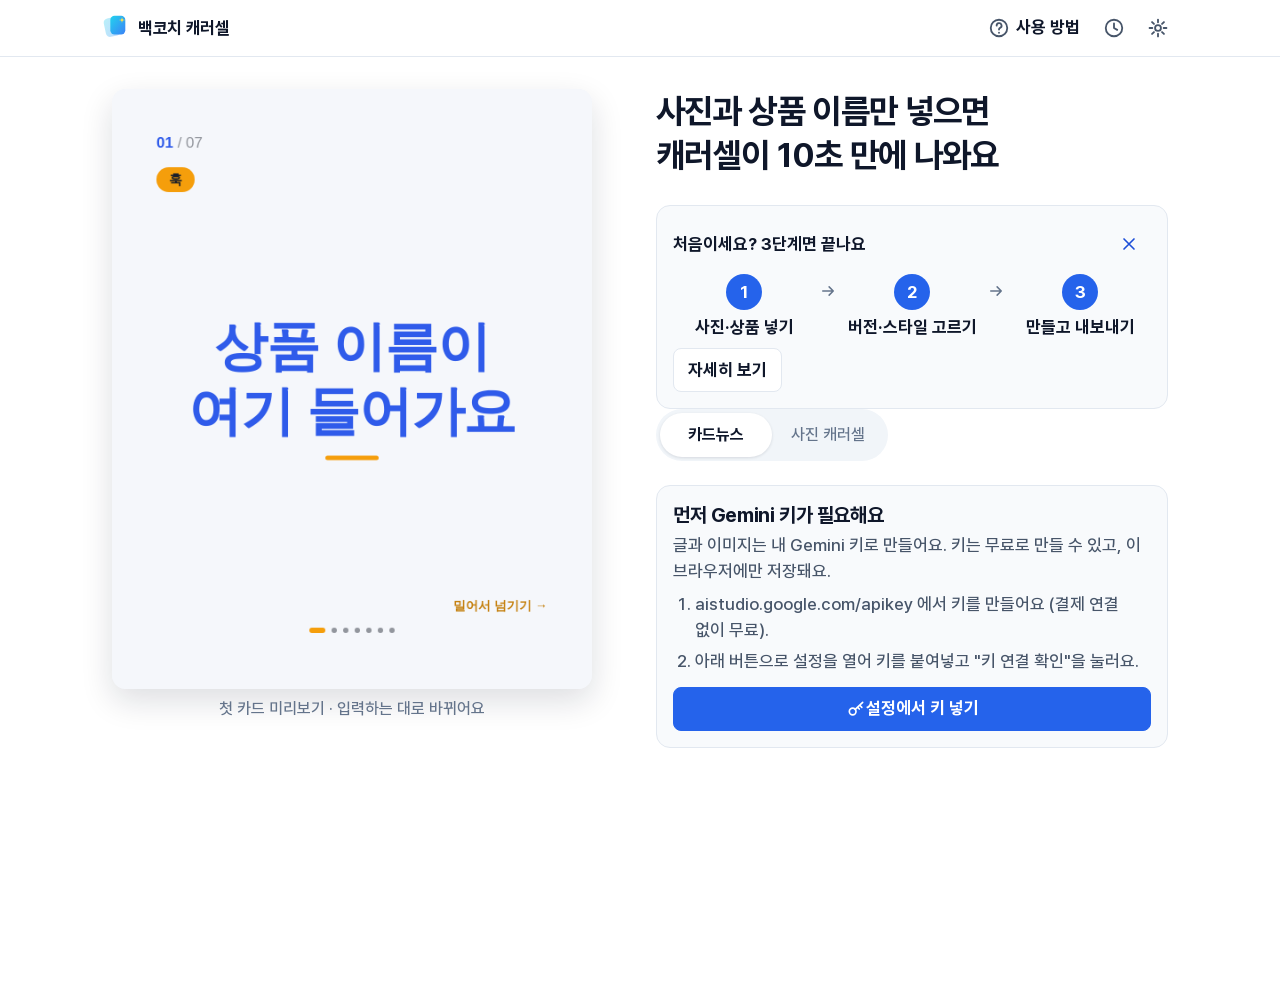
==== index.html @ f3930308 "웹 버전 배포 2026-10-28 11:47" ====
<!doctype html>
<html lang="ko">
<head>
  <meta charset="utf-8">
  <meta name="viewport" content="width=device-width, initial-scale=1">
  <title>백코치 캐러셀 메이커</title>
  <meta name="description" content="쿠팡 상품으로 인스타 캐러셀·캡션·쇼츠 대본을 만들어 주는 도구. 내 Gemini 키로 동작하고, 입력한 내용은 내 브라우저 밖으로 보내지 않아요.">
  <link rel="icon" type="image/png" href="icons/128.png">
  <link rel="stylesheet" href="sidepanel.css">
  <link rel="stylesheet" href="theme.css">
</head>
<body data-phase="loading">
  <header class="topbar" id="topbar">
    <h1 class="brand"><span id="brand-logo"></span><span class="brand-text">백코치 <span class="h1-sub">캐러셀</span></span></h1>
    <button type="button" id="status-chip" class="status-chip" hidden></button>
    <div class="topbar-actions">
      <button type="button" id="btn-guide" class="btn help-btn" aria-label="사용 방법" title="사용 방법" data-icon="help"><span class="help-label">사용 방법</span></button>
      <button type="button" id="btn-history" class="btn icon-btn" aria-label="지난 작업" title="지난 작업" data-icon="clock"></button>
      <button type="button" id="btn-settings" class="btn icon-btn" aria-label="설정" title="설정" data-icon="gear"></button>
    </div>
  </header>

  <div id="alerts" aria-live="assertive"></div>

  <main id="app">
    <div id="banner" hidden></div>
    <div id="hero"></div>
    <div id="modebar"></div>
    <div id="livepreview"></div>
    <div id="strip"></div>
    <div id="notices"></div>
    <div id="decision" hidden></div>
    <div id="stage"></div>
    <div id="phone" hidden></div>
    <section id="sheet" hidden aria-label="편집 도구">
      <div class="tabs" role="tablist" aria-label="편집 도구">
        <button type="button" role="tab" id="tabbtn-edit" aria-controls="tab-edit" aria-selected="true" data-tab="edit" data-icon="pen">카드 편집</button>
        <button type="button" role="tab" id="tabbtn-review" aria-controls="tab-review" aria-selected="false" data-tab="review" data-icon="search">근거·검수</button>
        <button type="button" role="tab" id="tabbtn-caption" aria-controls="tab-caption" aria-selected="false" data-tab="caption" data-icon="bubble">캡션·쇼츠</button>
      </div>
      <div id="tab-edit" role="tabpanel" aria-labelledby="tabbtn-edit"></div>
      <div id="tab-review" role="tabpanel" aria-labelledby="tabbtn-review" hidden></div>
      <div id="tab-caption" role="tabpanel" aria-labelledby="tabbtn-caption" hidden></div>
    </section>
  </main>

  <footer id="dock" class="dock" hidden>
    <div id="chat-log" class="chat-log" hidden aria-live="polite"></div>
    <form id="chat-form" class="chat-form" autocomplete="off">
      <input id="chat-input" class="input" type="text" placeholder="말로 고쳐요. 예: 3번 짧게, 베이지로" aria-label="말로 수정하기">
      <button type="button" id="chat-mic" class="btn btn-mic" aria-label="말로 입력(마이크)" aria-pressed="false" data-icon="mic" hidden><span class="lbl mic-lbl" hidden>듣는 중</span></button>
      <button type="submit" id="chat-send" class="btn btn-primary" aria-label="보내기" data-icon="send"><span class="lbl">보내기</span></button>
    </form>
    <button type="button" id="btn-export" class="btn btn-primary btn-block btn-export" >내보내기</button>
  </footer>

  <div id="overlay" class="overlay" hidden></div>
  <script src="chrome-shim.js"></script>
  <script type="module" src="background.js"></script>
  <script type="module" src="sidepanel.js"></script>
</body>
</html>
---- sidepanel.css ----
/* 사이드 패널 스타일 — 폭 360~420px 기준, 글자 16px 이상, 버튼 44px 이상, 흰 바탕 + 브랜드색 + 제품 추출색(--accent). 다크 UI 없음. */
@font-face { font-family: "Pretendard UI"; font-weight: 500; src: url("fonts/Pretendard-Medium-ui.woff2") format("woff2"); }
@font-face { font-family: "Pretendard UI"; font-weight: 700; src: url("fonts/Pretendard-Bold-ui.woff2") format("woff2"); }

:root {
  --brand: #2F5BEA; --brand-dark: #2447c0; --brand-soft: #eaf0ff;
  --accent: #2F5BEA;                 /* 제품 사진에서 뽑은 색(JS 가 바꿈). 글자색이 아니라 띠·막대에만 쓴다 */
  --ink: #1a1f2b; --muted: #566074; --line: #d5dbe8; --soft: #f4f6fb;
  --danger: #b42318; --danger-bg: #fff1f0; --warn: #8a5300; --warn-bg: #fff6e0; --ok: #12703a; --ok-bg: #eaf8ef;
}
* { box-sizing: border-box; }
html, body { margin: 0; background: #fff; color: var(--ink); font: 500 17px/1.5 "Pretendard UI", "Apple SD Gothic Neo", "Malgun Gothic", sans-serif; overflow-wrap: anywhere; word-break: keep-all; }
body.overlay-open { overflow: hidden; }
h1, h2, h3, p, ul, ol { margin: 0; }
h1 { font-size: 19px; line-height: 1.2; font-weight: 700; color: var(--brand); white-space: nowrap; }
h2 { font-size: 20px; line-height: 1.35; font-weight: 700; margin-bottom: 8px; }
h3 { font-size: 18px; line-height: 1.35; font-weight: 700; margin: 0 0 8px; }
button { font: inherit; color: inherit; }
button:focus-visible, input:focus-visible, textarea:focus-visible, summary:focus-visible, [tabindex]:focus-visible { outline: 3px solid #2F5BEA88; outline-offset: 2px; }
a { color: var(--brand-dark); }

.muted { color: var(--muted); }
.small { font-size: 16px; line-height: 1.45; }
.center { text-align: center; }
.grow { flex: 1 1 auto; }
.warn-text { color: var(--warn); font-weight: 700; }
.warn-line { color: var(--warn); font-weight: 700; margin: 6px 0; }
.ok-line { color: var(--ok); font-weight: 700; margin: 6px 0; }

/* 상단 줄 */
.topbar { position: sticky; top: 0; z-index: 20; display: flex; align-items: center; gap: 8px; min-height: 56px; padding: 6px 12px; background: #fff; border-bottom: 1px solid var(--line); }
.topbar-actions { display: flex; gap: 6px; margin-left: auto; }
.topbar .btn { white-space: nowrap; padding: 8px 10px; }
.status-chip { min-height: 44px; padding: 4px 10px; border-radius: 999px; border: 2px solid var(--ok); background: var(--ok-bg); color: var(--ok); font-weight: 700; cursor: pointer; white-space: nowrap; }
.status-chip[data-level="warn"] { border-color: #c77700; background: var(--warn-bg); color: var(--warn); }
.status-chip[hidden] { display: none; }

main { max-width: 480px; margin: 0 auto; padding: 12px 12px 20px; display: flex; flex-direction: column; gap: 12px; }
main > [hidden] { display: none; }
#alerts { padding: 0 12px; max-width: 504px; margin: 0 auto; }
#alerts:empty { display: none; }

/* 버튼 */
.btn { display: inline-flex; align-items: center; justify-content: center; min-height: 44px; min-width: 44px; padding: 8px 14px; border: 1.5px solid #aeb7cb; border-radius: 12px; background: #fff; font-weight: 700; line-height: 1.25; cursor: pointer; text-align: center; }
.btn:hover:not(:disabled) { background: var(--soft); }
.btn:disabled { opacity: .55; cursor: not-allowed; }
.btn-primary { background: var(--brand); border-color: var(--brand); color: #fff; }
.btn-primary:hover:not(:disabled) { background: var(--brand-dark); }
.btn-warn { background: var(--warn-bg); border-color: #c77700; color: var(--warn); }
.btn-quiet { border-color: transparent; background: transparent; color: var(--brand-dark); text-decoration: underline; }
.btn-big { min-height: 56px; font-size: 19px; }
.btn-block { display: flex; width: 100%; }
.btn-mic { flex: none; width: 44px; padding: 0; }
.btn-mic[aria-pressed="true"] { background: var(--danger-bg); border-color: var(--danger); width: auto; padding: 0 10px; }
.btn-row { display: flex; flex-wrap: wrap; gap: 8px; align-items: center; margin: 8px 0; }
.btn-row > .btn { flex: 1 1 auto; }

/* 카드(상자) */
.card { border: 1.5px solid var(--line); border-radius: 16px; padding: 14px; background: #fff; }
.notice-card { border-color: var(--brand); background: var(--brand-soft); }
.banner { border-color: #c77700; background: var(--warn-bg); }
.steps { padding-left: 22px; margin: 8px 0 12px; display: flex; flex-direction: column; gap: 6px; }
.group { padding: 14px 0; border-top: 1px solid var(--line); }
.group:first-child { border-top: 0; padding-top: 6px; }
.stack { display: flex; flex-direction: column; gap: 8px; margin: 8px 0; }

/* 상품 띠 */
.strip-row { display: flex; gap: 12px; align-items: center; }
.strip-text { flex: 1 1 auto; min-width: 0; }
.strip-title { font-weight: 700; display: -webkit-box; -webkit-line-clamp: 2; -webkit-box-orient: vertical; overflow: hidden; }
.strip-price { color: var(--brand-dark); font-weight: 700; }
.strip { border-top: 5px solid var(--accent); }
.strip-compact { display: flex; gap: 10px; align-items: center; padding: 8px 12px; }
.strip-compact .strip-title { -webkit-line-clamp: 1; }
.thumb { flex: none; border-radius: 10px; overflow: hidden; background: var(--soft); display: flex; align-items: center; justify-content: center; text-align: center; }
.thumb img { width: 100%; height: 100%; object-fit: cover; display: block; }
.thumb-empty { font-size: 16px; line-height: 1.2; color: var(--muted); padding: 2px; }

/* 입력 */
.input { display: block; width: 100%; min-height: 44px; padding: 10px 12px; border: 1.5px solid #aeb7cb; border-radius: 10px; font: 500 16px/1.5 "Pretendard UI", "Apple SD Gothic Neo", "Malgun Gothic", sans-serif; color: var(--ink); background: #fff; resize: vertical; }
textarea.input { min-height: 88px; }
.label { display: block; font-weight: 700; margin: 10px 0 4px; }
.label-row { display: flex; align-items: baseline; justify-content: space-between; gap: 8px; }
.label-row .label, .label-row h3 { margin: 10px 0 4px; }
.count { color: var(--muted); font-weight: 700; white-space: nowrap; }
.count.over { color: var(--danger); }
.form { display: flex; flex-direction: column; gap: 6px; }

/* 칩 */
.chips { display: flex; flex-wrap: wrap; gap: 8px; margin: 6px 0; }
.chip { display: inline-flex; align-items: center; gap: 6px; min-height: 44px; padding: 6px 14px; border: 1.5px solid #aeb7cb; border-radius: 999px; background: #fff; font-weight: 700; cursor: pointer; }
.chip[aria-pressed="true"] { background: var(--brand-soft); border-color: var(--brand); color: var(--brand-dark); }
.dot { width: 16px; height: 16px; border-radius: 50%; border: 3px solid #ccc; flex: none; }
.decide-row { display: grid; grid-template-columns: repeat(3, minmax(0, 1fr)); gap: 8px; }
.decide-chip { display: flex; flex-direction: column; align-items: flex-start; min-height: 60px; padding: 6px 10px; border: 1.5px solid var(--line); border-top: 4px solid var(--accent); border-radius: 12px; background: #fff; cursor: pointer; text-align: left; }
.decide-chip[aria-expanded="true"] { background: var(--brand-soft); border-color: var(--brand); }
.decide-chip:disabled { opacity: .7; cursor: default; }
.chip-k { color: var(--muted); font-size: 16px; line-height: 1.2; }
.chip-v { font-weight: 700; line-height: 1.25; overflow-wrap: anywhere; }
.picker { margin-top: 8px; padding: 10px; border-radius: 12px; background: var(--soft); }
.option { display: flex; flex-direction: column; align-items: flex-start; min-height: 44px; padding: 8px 12px; border: 1.5px solid #aeb7cb; border-radius: 12px; background: #fff; cursor: pointer; text-align: left; width: 100%; }
.option[aria-pressed="true"] { border-color: var(--brand); background: var(--brand-soft); }
.option-k { color: var(--muted); }
.option-v { font-weight: 700; }

/* 알림 */
.notices { list-style: none; padding: 0; display: flex; flex-direction: column; gap: 4px; }
.notices li { color: var(--muted); padding-left: 2px; }
.notices li.notice-mock { color: var(--warn); font-weight: 700; background: var(--warn-bg); padding: 6px 10px; border-radius: 8px; }
.error-box { scroll-margin-top: 64px; margin: 8px 0; padding: 10px 12px; border: 1.5px solid var(--danger); border-left-width: 6px; border-radius: 10px; background: var(--danger-bg); }
.error-head { display: flex; align-items: flex-start; justify-content: space-between; gap: 8px; }
.error-where { color: var(--muted); }
pre.raw { white-space: pre-wrap; overflow: auto; max-height: 180px; background: #fff; border: 1px solid var(--line); padding: 8px; border-radius: 8px; font: 500 16px/1.4 ui-monospace, Menlo, Consolas, monospace; }
.warn-box { margin: 8px 0; padding: 10px 12px; border: 1.5px solid #c77700; border-radius: 10px; background: var(--warn-bg); color: var(--ink); }
.ok-box { margin: 8px 0; padding: 10px 12px; border: 1.5px solid var(--ok); border-radius: 10px; background: var(--ok-bg); }
details { margin: 6px 0; }
summary { cursor: pointer; font-weight: 700; min-height: 44px; display: flex; align-items: center; }
details.plain { border: 1px solid var(--line); border-radius: 12px; padding: 0 12px; margin: 8px 0; }
details.plain[open] { padding-bottom: 10px; }

/* 진행 */
.progress { height: 12px; border-radius: 999px; background: var(--soft); overflow: hidden; border: 1px solid var(--line); margin: 8px 0; }
.progress-bar { height: 100%; background: var(--accent); border-radius: 999px; }
.progress-label { font-weight: 700; }

/* 폰 프레임 */
#phone { margin: 4px 0; }
body[data-streaming="1"] .bcpf-canvas { animation: card-in .3s ease-out both; }
@keyframes card-in { from { opacity: 0; transform: translateY(12px); } to { opacity: 1; transform: none; } }
@media (prefers-reduced-motion: reduce) { body[data-streaming="1"] .bcpf-canvas { animation: none; } }

/* 하단 시트 탭 */
#sheet { scroll-margin-top: 56px; }
#sheet.busy { opacity: .6; pointer-events: none; }
.tabs { position: sticky; top: 56px; z-index: 10; display: flex; gap: 4px; background: #fff; border-bottom: 2px solid var(--line); }
.tabs [role=tab] { flex: 1 1 0; min-width: 0; min-height: 48px; padding: 6px 4px; border: 0; border-bottom: 5px solid transparent; background: transparent; font-weight: 700; cursor: pointer; color: var(--muted); }
.tabs [role=tab][aria-selected="true"] { color: var(--brand-dark); border-bottom-color: var(--accent); }
[role=tabpanel] { padding: 12px 0 8px; }
[role=tabpanel][hidden] { display: none; }

/* 카드 편집 */
.card-nav { display: flex; align-items: center; gap: 8px; }
.card-nav-title { flex: 1 1 auto; text-align: center; display: flex; flex-direction: column; min-width: 0; line-height: 1.3; }
.thumbs { display: flex; flex-wrap: wrap; gap: 8px; margin: 8px 0; }
.thumb-btn { width: 64px; height: 64px; padding: 0; border: 3px solid transparent; border-radius: 12px; overflow: hidden; background: var(--soft); cursor: pointer; }
.thumb-btn[aria-pressed="true"] { border-color: var(--brand); }
.thumb-btn img { width: 100%; height: 100%; object-fit: cover; display: block; }
.ai-panel { padding: 10px; border-radius: 12px; background: var(--soft); margin: 8px 0; }
.variant-list { list-style: none; padding: 0; display: flex; flex-direction: column; gap: 10px; margin-top: 10px; }
.variant { border: 1.5px solid var(--line); border-radius: 12px; padding: 10px 12px; }
.variant-head { display: flex; align-items: center; gap: 8px; flex-wrap: wrap; }
.variant-title { font-weight: 700; margin-top: 4px; }
.variant-body { white-space: pre-wrap; margin-bottom: 8px; }
.covers { display: grid; grid-template-columns: repeat(3, minmax(0, 1fr)); gap: 8px; margin-top: 8px; }
.cover-btn { display: flex; flex-direction: column; align-items: center; gap: 4px; padding: 4px; border: 1.5px solid var(--line); border-radius: 10px; background: #fff; cursor: pointer; }
.cover-btn img { width: 100%; aspect-ratio: 4 / 5; object-fit: cover; border-radius: 6px; }
.badge { display: inline-flex; align-items: center; padding: 0 8px; min-height: 26px; border-radius: 999px; font-weight: 700; background: var(--soft); border: 1px solid var(--line); }
.badge-warn { background: var(--warn-bg); border-color: #c77700; color: var(--warn); }
.badge-fact { background: var(--brand-soft); border-color: var(--brand); color: var(--brand-dark); }
.badge-hype { background: var(--warn-bg); color: var(--warn); border-color: #c77700; }
.swatch-row { display: inline-flex; align-items: center; gap: 6px; }
.swatch { width: 28px; height: 28px; border-radius: 8px; border: 2px solid var(--line); display: inline-block; }

/* 근거·검수 */
.score-card { flex-wrap: wrap; display: flex; gap: 12px; align-items: center; padding: 12px; border: 1.5px solid var(--line); border-top: 5px solid var(--accent); border-radius: 16px; }
.score-num { display: flex; align-items: baseline; gap: 2px; flex: none; }
.score-num span:first-child { font-size: 44px; font-weight: 700; line-height: 1; color: var(--brand-dark); }
.score-unit { font-size: 18px; font-weight: 700; }
.score-text { flex: 1 1 150px; min-width: 0; }
.score-card .btn { flex: 1 1 100%; white-space: nowrap; }
.deductions, .format-list, .claims, .checklist, .history-list, .result-list { list-style: none; padding: 0; margin: 0; }
.deductions li, .format-list li, .claims li { padding: 6px 0; border-top: 1px solid var(--line); }
.deductions li:first-child, .format-list li:first-child, .claims li:first-child { border-top: 0; }
.issue { border: 1.5px solid #c77700; border-radius: 14px; padding: 10px 12px; margin: 10px 0; background: #fffdf7; }
.issue-head { display: flex; align-items: center; gap: 8px; }
.issue-head .btn { margin-left: auto; }
.issue-text { font-weight: 700; margin: 6px 0; }
.issue-actions .btn { flex: 1 1 40%; }
.issue-actions .btn[data-fix=evidence] { flex-basis: 100%; }
.evidence-form { margin-top: 6px; }
.claim-text { margin-left: 6px; }
.claim-src { margin: 2px 0 0 4px; }

/* 캡션 */
.preview-box { background: #e9ecf1; color: #2b3240; border-radius: 10px; padding: 10px 12px; white-space: pre-wrap; }
.preview-box .more { color: var(--muted); font-weight: 700; }
pre.final-caption { white-space: pre-wrap; overflow-wrap: anywhere; background: var(--soft); padding: 12px; border-radius: 12px; font: inherit; margin: 8px 0; max-height: 360px; overflow: auto; border: 1px solid var(--line); }

/* 하단 입력줄 */
.dock { position: sticky; bottom: 0; z-index: 15; background: #fff; border-top: 1px solid var(--line); padding: 8px 12px calc(8px + env(safe-area-inset-bottom)); display: flex; flex-direction: column; gap: 8px; }
.dock[hidden] { display: none; }
.chat-log { max-height: 120px; overflow: auto; display: flex; flex-direction: column; gap: 4px; }
.chat-log[hidden] { display: none; }
.bubble { padding: 6px 12px; border-radius: 14px; max-width: 92%; white-space: pre-wrap; }
.bubble-user { align-self: flex-end; background: var(--brand-soft); }
.bubble-assistant { align-self: flex-start; background: var(--soft); }
.chat-form { display: flex; gap: 6px; align-items: center; }
.chat-form .input { flex: 1 1 auto; min-width: 0; }
.chat-form .btn-primary { flex: none; min-width: 72px; }

/* 겹쳐 열리는 시트 */
.overlay { position: fixed; inset: 0; z-index: 50; background: rgba(26, 31, 43, .5); display: flex; align-items: flex-end; justify-content: center; }
.overlay[hidden] { display: none; }
.sheet { background: #fff; width: 100%; max-width: 504px; max-height: 94vh; border-radius: 20px 20px 0 0; display: flex; flex-direction: column; }
.sheet-head { display: flex; align-items: center; justify-content: space-between; gap: 8px; padding: 12px 14px; border-bottom: 1px solid var(--line); }
.sheet-head h2 { margin: 0; }
.sheet-body { overflow: auto; padding: 12px 14px 20px; display: flex; flex-direction: column; gap: 8px; }
.sheet-foot { margin-top: 12px; display: flex; flex-direction: column; gap: 8px; }
.checklist { display: flex; flex-direction: column; gap: 8px; }
.check-item { display: flex; gap: 10px; padding: 10px 12px; border-radius: 12px; border: 1.5px solid var(--line); }
.check-item.bad { border-color: #c77700; background: #fffdf7; }
.check-item.ok { background: #fbfdfb; }
.check-text { min-width: 0; }
.check-text .btn { margin-top: 6px; }
.manual-checks { display: flex; flex-direction: column; gap: 4px; }
.check-row { display: flex; align-items: center; gap: 10px; min-height: 48px; padding: 4px 8px; border-radius: 10px; cursor: pointer; }
.check-row:hover { background: var(--soft); }
.check-row input { width: 24px; height: 24px; flex: none; accent-color: var(--brand); }
.history-item { display: flex; gap: 10px; align-items: center; padding: 10px 0; border-top: 1px solid var(--line); flex-wrap: wrap; }
.history-text { flex: 1 1 140px; min-width: 0; display: flex; flex-direction: column; }
.history-actions { display: flex; gap: 6px; }

/* 검색 결과 */
.result-list { display: flex; flex-direction: column; gap: 8px; margin-top: 10px; }
.result-btn { display: flex; align-items: center; gap: 10px; width: 100%; min-height: 64px; padding: 6px 10px; border: 1.5px solid var(--line); border-radius: 12px; background: #fff; text-align: left; cursor: pointer; }
.result-text { flex: 1 1 auto; min-width: 0; display: flex; flex-direction: column; }
.result-title { display: -webkit-box; -webkit-line-clamp: 2; -webkit-box-orient: vertical; overflow: hidden; font-weight: 700; }
.result-price { color: var(--brand-dark); }
.result-go { flex: none; color: var(--brand-dark); font-weight: 700; }
.make-wrap { display: flex; flex-direction: column; gap: 6px; }

/* 토스트 */
.toast { position: fixed; left: 50%; bottom: 150px; transform: translateX(-50%); z-index: 80; max-width: min(92vw, 440px); padding: 10px 16px; border-radius: 12px; background: #1a1f2b; color: #fff; font-weight: 700; opacity: 0; pointer-events: none; transition: opacity .15s; }
.toast.show { opacity: 1; }
.toast-warn { background: #7a4a00; }

.card > .btn-block { margin-top: 8px; }

#stage { display: flex; flex-direction: column; gap: 12px; }
#stage:empty { display: none; }

/* ───── 웹 버전(html.web): 브라우저 전체 화면 반응형 ─────
   폭 ≤ 480px(휴대폰)은 패널과 같은 한 줄 구성, 그 위는 가운데 정렬, 1040px 이상은 왼쪽 폰 프레임 고정 + 오른쪽 작업 칸 2단 */
.web main { max-width: 560px; }
.web .topbar { padding-inline: max(12px, calc((100% - 560px) / 2 + 12px)); }
.web .dock { padding-inline: max(12px, calc((100% - 560px) / 2 + 12px)); }
.web .sheet { max-width: 560px; }
@media (min-width: 1040px) {
  .web .topbar { padding-inline: max(16px, calc((100% - 1004px) / 2)); }
  body[data-phone] #app { display: grid; grid-template-columns: 420px minmax(0, 560px); column-gap: 24px; align-items: start; justify-content: center; max-width: 1004px; }
  body[data-phone] #app > * { grid-column: 2; }
  body[data-phone] #app > #phone { grid-column: 1; grid-row: 1 / span 12; position: sticky; top: 72px; align-self: start; }
  .web .dock { padding-left: max(16px, calc((100% - 1004px) / 2 + 444px)); padding-right: max(16px, calc((100% - 1004px) / 2)); }
  .web .tabs { top: 56px; }
}

/* ───── 두 가지 버전: 카드뉴스 / 사진 캐러셀 ───── */
.mode-tabs { display: grid; grid-template-columns: repeat(2, minmax(0, 1fr)); gap: 10px; }
.mode-tab { display: flex; flex-direction: column; align-items: center; gap: 6px; min-height: 150px; padding: 12px 8px; border: 2px solid var(--line); border-radius: 16px; background: #fff; cursor: pointer; text-align: center; }
.mode-tab[aria-selected="true"] { border-color: var(--brand); background: var(--brand-soft); box-shadow: 0 0 0 2px var(--brand) inset; }
.mode-name { font-weight: 700; font-size: 18px; line-height: 1.25; }
.mode-desc { color: var(--muted); line-height: 1.35; }
.mode-ex { position: relative; display: block; width: 52px; height: 65px; border-radius: 8px; overflow: hidden; border: 1px solid var(--line); flex: none; }
.ex-cardnews { background: #F5F7FB; padding: 8px 6px; }
.ex-cardnews i { display: block; border-radius: 3px; }
.ex-chip { width: 14px; height: 6px; background: #F59E0B; margin-bottom: 6px; }
.ex-title { width: 36px; height: 9px; background: var(--brand); margin-bottom: 7px; }
.ex-line { width: 32px; height: 5px; background: #b8c0d4; margin-bottom: 4px; }
.ex-line.short { width: 22px; }
.ex-photo { background: linear-gradient(160deg, #7dd3fc 0%, #fde68a 55%, #fb923c 100%); display: flex; align-items: flex-end; justify-content: center; padding-bottom: 6px; }
.sp-text { white-space: pre; color: #fff; font-weight: 700; line-height: 1.05; text-align: center; }
.ex-photo .sp-text { font-size: 16px; -webkit-text-stroke: 3px #111; paint-order: stroke fill; }

.style-grid { display: grid; grid-template-columns: repeat(2, minmax(0, 1fr)); gap: 10px; margin: 8px 0; }
.style-btn { display: flex; flex-direction: column; align-items: center; gap: 4px; padding: 8px; border: 2px solid var(--line); border-radius: 14px; background: #fff; cursor: pointer; text-align: center; min-height: 44px; }
.style-btn[aria-pressed="true"] { border-color: var(--brand); background: var(--brand-soft); }
.style-name { font-weight: 700; }
.style-preview { position: relative; display: flex; width: 100%; height: 76px; border-radius: 10px; overflow: hidden; background: linear-gradient(160deg, #7dd3fc 0%, #fde68a 55%, #fb923c 100%); align-items: center; justify-content: center; }
.style-preview .sp-text { position: relative; font-size: 17px; z-index: 1; }
.sp-outline .sp-text { -webkit-text-stroke: 4px #111; paint-order: stroke fill; }
.sp-gradient { align-items: flex-end; justify-content: flex-start; padding: 6px 8px; }
.sp-gradient .sp-grad { position: absolute; left: 0; right: 0; bottom: 0; height: 70%; background: linear-gradient(180deg, rgba(0,0,0,0), rgba(0,0,0,.8)); }
.sp-gradient .sp-text { text-align: left; text-shadow: 0 1px 3px rgba(0,0,0,.6); }
.sp-band { align-items: center; }
.sp-band .sp-text { background: rgba(0,0,0,.62); padding: 3px 10px; width: 100%; }
.sp-shadow .sp-text { text-shadow: 0 2px 6px rgba(0,0,0,.9), 0 0 3px rgba(0,0,0,.8); }

.photo-list { list-style: none; padding: 0; margin: 10px 0; display: flex; flex-direction: column; gap: 8px; }
.photo-item { display: flex; align-items: center; gap: 8px; padding: 6px 8px; border: 1.5px solid var(--line); border-radius: 12px; flex-wrap: wrap; }
.photo-item:first-child { border-color: var(--brand); background: var(--brand-soft); }
.photo-no { flex: 1 1 70px; font-weight: 700; min-width: 0; }
.photo-btns { display: flex; gap: 6px; }
.photo-btns .btn { padding: 8px 10px; }
.web-photo { display: flex; flex-direction: column; align-items: center; gap: 2px; }

.decide-chip.static { cursor: default; background: var(--soft); }
.line-row { margin-bottom: 4px; }
.line-edit { display: flex; gap: 8px; align-items: center; }
.line-edit .input { flex: 1 1 auto; min-width: 0; }
.words { display: flex; flex-wrap: wrap; gap: 6px; margin: 6px 0; }
.chip.word[aria-pressed="true"] { background: #FFE14D; border-color: #c9a800; color: #1a1f2b; }

.line-edit .btn { flex: none; white-space: nowrap; padding: 8px 10px; }
---- theme.css ----
/* 차분한 앱 테마 (2026-10-28 재설계) — sidepanel.css / options.css 뒤에 불러 색·모양만 덮어쓴다.
   원칙: 눈에 띄는 것은 하나(첫 카드 미리보기·주 버튼), 나머지는 조용하게. 강조색은 파랑 #2563EB 하나. 구분은 상자 대신 여백과 1px 실선.
   Pretendard UI 한 가족(500/700, 800 쓰지 않음), 제목 자간 -0.02em. 둥근 정도: 입력·작은 버튼 8px · 시트·미리보기 14px · 알약은 주 버튼과 세그먼트만.
   그림자는 미리보기와 떠 있는 시트에만. 움직임은 카드 도착 페이드 하나. 글자 16px+, 버튼 44px+, 키보드 포커스 2px 파랑. */

:root {
  --ink: #0F172A; --body: #475569; --sub: #64748B; --line: #E2E8F0; --zone: #F8FAFC; --track: #F1F5F9;
  --blue: #2563EB; --blue-dark: #1D4ED8; --blue-soft: #EFF6FF;
  --teal: #0E7490; --amber: #B45309; --amber-soft: #FFFBEB; --red: #DC2626; --danger: #B42318; --danger-bg: #FEF3F2;
  /* 예전 이름(다른 CSS·JS 인라인이 아직 쓰는 것)은 새 값으로 연결 */
  --green: #2563EB; --green-text: #1D4ED8; --green-soft: #EFF6FF; --mint: #0E7490; --soft: #F8FAFC; --gray: #F1F5F9; --muted: #64748B;
  --brand: #1D4ED8; --brand-dark: #1E40AF; --brand-soft: #EFF6FF; --ok: #0E7490; --ok-bg: #ECFEFF; --warn: #92400E; --warn-bg: #FFFBEB;
  --pill: 9999px; --r-input: 8px; --r-sheet: 14px;
  --shadow-1: 0 1px 3px rgba(15, 23, 42, .12);
  --shadow-float: 0 12px 32px rgba(15, 23, 42, .14);
}
html, body { background: #fff; color: var(--ink); }
p, li { color: var(--body); }
a { color: var(--blue-dark); }
.muted { color: var(--sub); }
.ico { flex: none; vertical-align: -4px; }
.btn .ico, summary .ico { margin-right: 6px; }
.btn .ico:only-child { margin-right: 0; }
button:focus-visible, input:focus-visible, textarea:focus-visible, select:focus-visible, summary:focus-visible, a:focus-visible, [tabindex]:focus-visible { outline: 2px solid var(--blue); outline-offset: 2px; }

/* 글씨 위계: 화면 제목 700 · 섹션 제목/라벨 700(600 은 700 파일로) · 본문 500 */
h1, h2, h3, .hero-title, .guide-title { font-weight: 700; letter-spacing: -0.02em; color: var(--ink); }
h1 { font-size: 17px; }
h2 { font-size: 20px; }
h3 { font-size: 17px; }
.label, summary, .fold > summary, .chip-v, .score-num span:first-child { font-weight: 700; }
.label { color: var(--ink); }

/* ── 구조(배치) 규칙: 이전 테마에서 이어 온 것. 색·모양은 아래 새 규칙이 덮어쓴다 ── */
/* 글씨체 고르기: 가로로 밀어 보는 칩 */
.font-scroll { display: flex; gap: 10px; overflow-x: auto; padding: 4px 2px 12px; margin: 6px -2px 0; scroll-snap-type: x proximity; -webkit-overflow-scrolling: touch; }
.font-chip { position: relative; flex: none; width: 132px; min-height: 96px; display: flex; flex-direction: column; align-items: flex-start; gap: 2px; padding: 10px 12px; text-align: left; border: 1.5px solid var(--line); border-radius: 18px; background: #fff; box-shadow: var(--shadow-sm); cursor: pointer; scroll-snap-align: start; transition: transform .15s ease, box-shadow .15s ease; }
.font-chip:hover { transform: translateY(-1px); box-shadow: 0 8px 18px rgba(17, 24, 39, .08); }
.font-chip:active { transform: scale(.97); }
.font-chip[aria-pressed="true"] { border-color: var(--green); background: var(--green-soft); }
.font-sample { font-size: 22px; line-height: 1.25; white-space: nowrap; color: var(--ink); }
.font-name { font-size: 16px; font-weight: 700; color: var(--ink); }
.font-desc { font-size: 16px; color: var(--sub); line-height: 1.25; }
.font-skel { display: none; position: absolute; left: 12px; right: 12px; top: 14px; height: 26px; border-radius: 10px; background: linear-gradient(100deg, #F3F4F6 30%, #fff 50%, #F3F4F6 70%); background-size: 300% 100%; animation: skel 1.3s linear infinite; }
.font-chip.loading .font-skel { display: block; }
.font-chip.loading .font-sample { visibility: hidden; }
@keyframes skel { from { background-position: 100% 0; } to { background-position: -100% 0; } }

/* 웹 2단·넓은 여백 */
@media (min-width: 1040px) { .web .tabs { top: 60px; } .web main { padding-top: 24px; } .hero-title { font-size: 40px; } }
.web .topbar, .web .dock { background: rgba(255, 255, 255, .92); }

/* 움직임 끄기 */
@media (prefers-reduced-motion: reduce) {
  *, *::before, *::after { animation: none !important; transition: none !important; }
  .btn:hover, .btn:active, .chip:active, .mode-tab:hover, .mode-tab:active, .font-chip:hover, .font-chip:active { transform: none !important; }
}
#modebar:empty, #strip:empty, #notices:empty, #banner:empty, #hero:empty { display: none; }

/* ───── 설정 화면(options.html) ───── */
#options > h1 { font-size: 26px; display: flex; align-items: center; gap: 10px; }
#options .panel { border: 1px solid var(--line); border-radius: var(--radius); background: #fff; box-shadow: var(--shadow); padding: 20px; }
#options .panel.attention { background: var(--zone, #F8FAFC); border-color: var(--line); }
#options .panel h2 { display: flex; align-items: center; gap: 8px; }
#options .panel h2 .ico { color: var(--green); }
.back-link { display: inline-flex; align-items: center; gap: 6px; min-height: 44px; padding: 0 18px; border-radius: var(--pill); background: #fff; border: 1.5px solid var(--line); color: var(--ink); text-decoration: none; font-weight: 700; align-self: flex-start; transition: transform .15s, box-shadow .15s; }
.back-link:hover { transform: translateY(-1px); box-shadow: 0 6px 16px rgba(17, 24, 39, .08); }
.result-box { border-radius: 16px; border-color: #7ED9A5; background: var(--green-soft); }
.seg span { border-radius: var(--pill); border: 1.5px solid transparent; background: var(--gray); color: var(--body); }
.seg input:checked + span { background: var(--green-soft); border-color: #7ED9A5; color: var(--green-text); }
.radio-list .check-row { border: 1.5px solid var(--line); border-radius: 16px; }
.radio-list .check-row:has(input:checked) { border-color: var(--green); background: var(--green-soft); }
.logo-preview { border-radius: 16px; border: 1.5px dashed #D1D5DB; background: var(--soft); }
#options .btn-primary { background: var(--green); border-color: var(--green); }

/* ───── 깔끔하게: 접힌 영역 · 작은 링크 ───── */
.help-btn { width: auto !important; border-radius: var(--pill) !important; padding: 0 14px !important; gap: 6px; color: var(--ink) !important; font-weight: 700; }
.help-btn .ico { margin: 0; color: var(--body); }
@media (max-width: 400px) { .help-label { display: none; } .help-btn { width: 44px !important; padding: 0 !important; } }
@media (max-width: 480px) { .topbar:has(#status-chip:not([hidden])) .help-label { display: none; } .topbar:has(#status-chip:not([hidden])) .help-btn { width: 44px !important; padding: 0 !important; } } /* 좁을 때만 글자 숨김 — 아이콘은 항상 */
.more { border: 1px dashed #D1D5DB; border-radius: 20px; background: transparent; padding: 0 14px; }
.more > summary { min-height: 48px; display: flex; align-items: center; gap: 8px; color: var(--body); font-weight: 700; list-style: none; cursor: pointer; }
.more > summary::-webkit-details-marker { display: none; }
.more > summary .ico { color: var(--green); }
.more > summary::after { content: ""; margin-left: auto; width: 10px; height: 10px; border-right: 2px solid var(--sub); border-bottom: 2px solid var(--sub); transform: rotate(45deg) translate(-2px, -2px); transition: transform .2s; }
.more[open] > summary::after { transform: rotate(-135deg); }
.more[open] { background: var(--soft); border-style: solid; border-color: var(--line); padding-bottom: 12px; }
.more-body { display: flex; flex-direction: column; gap: 12px; }
.more-body .card { box-shadow: none; }
.link-btn { display: inline-flex; align-items: center; justify-content: center; gap: 6px; min-height: 44px; padding: 0 12px; background: none; border: 0; color: var(--sub); font-weight: 600; text-decoration: underline; text-underline-offset: 3px; cursor: pointer; align-self: center; text-align: center; }
.link-btn:hover { color: var(--ink); }
.strip-actions .btn { border-color: transparent; background: var(--gray); color: var(--body); font-weight: 600; }

/* 결과 화면: 접는 섹션 카드 */
.fold { border: 1px solid var(--line); border-radius: 18px; margin: 10px 0; background: #fff; }
.fold > summary { min-height: 52px; padding: 0 14px; display: flex; align-items: center; gap: 8px; list-style: none; cursor: pointer; font-weight: 700; letter-spacing: -0.02em; font-size: 17px; color: var(--ink); }
.fold > summary::-webkit-details-marker { display: none; }
.fold > summary .ico { color: var(--green); }
.fold > summary::after { content: ""; margin-left: auto; width: 9px; height: 9px; border-right: 2px solid var(--sub); border-bottom: 2px solid var(--sub); transform: rotate(45deg) translate(-2px, -2px); transition: transform .2s; }
.fold[open] > summary::after { transform: rotate(-135deg); }
.fold-body { padding: 0 14px 14px; }
.fold-body > h3:first-child { display: none; }

/* 첫 방문 3단계 띠 */
.guide-band { background: var(--zone, #F8FAFC); border-color: var(--line); padding: 14px; box-shadow: none; }
.band-head { display: flex; align-items: center; justify-content: space-between; gap: 8px; }
.band-close { min-width: 44px; padding: 0; color: var(--sub); }
.band-steps { display: flex; align-items: flex-start; justify-content: space-between; gap: 4px; margin: 8px 0 10px; }
.band-step { flex: 1 1 0; min-width: 0; display: flex; flex-direction: column; align-items: center; gap: 6px; text-align: center; }
.band-no { width: 36px; height: 36px; border-radius: 50%; display: inline-flex; align-items: center; justify-content: center; background: var(--green); color: #fff; font-weight: 700; }
.band-txt { font-weight: 700; color: var(--ink); line-height: 1.3; }
.band-arrow { color: var(--sub); margin-top: 8px; flex: none; }

/* 사용 방법 모달 */
.pill-badge { display: inline-flex; align-items: center; gap: 7px; min-height: 32px; padding: 0 14px; background: #fff; border: 1px solid var(--line); border-radius: var(--pill); font-weight: 700; box-shadow: var(--shadow-sm); }
.pill-badge::before { content: ""; width: 8px; height: 8px; border-radius: 50%; background: var(--green); }
.guide-body { gap: 4px; }
.guide-title { font-size: 28px; line-height: 1.3; text-align: center; margin: 6px 0 8px; }
.guide-sub { text-align: center; color: var(--sub); margin-bottom: 8px; }
.guide-h { margin: 18px 0 8px; font-size: 19px; }
.qs-grid { display: grid; gap: 10px; grid-template-columns: 1fr; }
.qs-card { position: relative; display: flex; flex-direction: column; gap: 2px; padding: 16px; border: 1px solid var(--line); border-radius: 20px; background: #fff; box-shadow: var(--shadow-sm); }
.qs-icon { width: 48px; height: 48px; border-radius: 50%; display: inline-flex; align-items: center; justify-content: center; margin-bottom: 6px; }
.qs-green .qs-icon { background: var(--green-soft); color: var(--green-text); }
.qs-sky .qs-icon { background: #E0F2FE; color: #0369A1; }
.qs-yellow .qs-icon { background: #FEF9C3; color: #854D0E; }
.qs-step { color: var(--sub); font-size: 16px; font-weight: 700; letter-spacing: .04em; }
.qs-title { font-size: 18px; font-weight: 700; letter-spacing: -0.02em; color: var(--ink); }
.qs-line { color: var(--sub); }
.qs-done { position: absolute; top: 14px; right: 14px; padding: 2px 12px; border-radius: var(--pill); background: var(--green); color: #fff; font-weight: 700; }
.guide-steps { list-style: none; padding: 0; margin: 0; display: flex; flex-direction: column; gap: 10px; }
.guide-step { display: grid; grid-template-columns: 36px 1fr; gap: 4px 12px; align-items: start; padding: 14px; border: 1px solid var(--line); border-radius: 18px; background: #fff; }
.guide-no { width: 36px; height: 36px; border-radius: 50%; display: inline-flex; align-items: center; justify-content: center; background: var(--green-soft); color: var(--green-text); font-weight: 700; }
.guide-step-text strong { color: var(--ink); font-weight: 700; }
.guide-step-text p { margin-top: 2px; color: var(--body); }
.guide-step .mini { grid-column: 2; }
.faq-list { display: flex; flex-direction: column; gap: 8px; padding-bottom: 12px; }
.faq { border: 1px solid var(--line); border-radius: 16px; padding: 0 14px; background: #fff; }
.faq > summary { min-height: 52px; font-weight: 700; color: var(--ink); }
.faq p { padding-bottom: 12px; color: var(--body); }

/* 단계 옆 작은 화면 도식 (CSS 도형) */
.mini { position: relative; display: flex; align-items: center; gap: 6px; width: 140px; height: 64px; padding: 8px; border-radius: 14px; background: var(--soft); border: 1px solid var(--line); overflow: hidden; }
.mini i { display: block; border-radius: 6px; background: #D1D5DB; }
.mini .m-input { flex: 1; height: 14px; background: #fff; border: 1.5px solid #D1D5DB; }
.mini .m-pill { width: 40px; height: 18px; border-radius: 9px; background: var(--green); }
.mini .m-pill.m-navy { background: var(--ink); }
.mini .m-short { flex: 0 0 40px; }
.mini-make, .mini-link { flex-wrap: wrap; align-content: center; }
.mini-make .m-input, .mini-link .m-input { flex: 1 1 100%; }
.mini .m-card { flex: 1; height: 40px; background: #fff; border: 1.5px solid #D1D5DB; border-radius: 8px; }
.mini .m-card.m-on { border-color: var(--green); background: var(--green-soft); }
.mini .m-phone { width: 34px; height: 44px; background: linear-gradient(160deg, #7dd3fc, #fde68a); border-radius: 6px; }
.mini .m-tabs { flex: 1; height: 16px; border-radius: 8px; background: #E5E7EB; }
.mini .m-score { width: 38px; height: 38px; border-radius: 50%; background: var(--green-soft); border: 4px solid var(--green); }
.mini .m-flag { flex: 1; height: 26px; background: var(--amber-soft); border: 1.5px solid #FCD9A0; }
.mini .m-cap { flex: 1 1 100%; height: 22px; background: #fff; border: 1.5px solid #D1D5DB; border-left: 6px solid var(--green); }
.mini .m-zip { width: 36px; height: 40px; background: #FEF08A; border-radius: 6px; }
.mini .m-arrow { width: 30px; height: 6px; background: var(--ink); border-radius: 3px; }

/* 겹쳐 열리는 시트(모달): 공통 배치 + 넓은 화면에서는 가운데 창 */
.overlay { position: fixed; inset: 0; z-index: 60; display: flex; align-items: flex-end; justify-content: center; }
.overlay[hidden] { display: none; }
.sheet { width: 100%; max-width: 504px; max-height: 94vh; display: flex; flex-direction: column; background: #fff; }
.sheet-head { display: flex; align-items: center; justify-content: space-between; gap: 8px; padding: 12px 16px; }
.sheet-body { overflow: auto; padding: 12px 16px 24px; display: flex; flex-direction: column; gap: 8px; }
body.overlay-open { overflow: hidden; }
.guide-sheet { max-width: 640px; }
@media (min-width: 900px) {
  .overlay { align-items: center; padding: 24px; }
  .sheet { border-radius: 28px; max-height: 88vh; box-shadow: 0 30px 80px rgba(17, 24, 39, .3); }
  .sheet-head { border-radius: 28px 28px 0 0; }
  .qs-grid { grid-template-columns: repeat(3, minmax(0, 1fr)); }
  .guide-step { grid-template-columns: 36px 1fr 150px; align-items: center; }
  .guide-step .mini { grid-column: 3; }
  .guide-sheet { max-width: 760px; }
  .guide-title { font-size: 34px; }
}

@media (max-width: 460px) { .topbar:has(#status-chip:not([hidden])) .brand-text { display: none; } }

/* ─ 앱바: 텍스트 버튼 1개 + 테두리 없는 아이콘 버튼 ─ */
.topbar { min-height: 56px; background: #fff; border-bottom: 1px solid var(--line); box-shadow: none; backdrop-filter: none; gap: 4px; padding: 6px 12px; }
.brand { display: inline-flex; align-items: center; gap: 8px; min-width: 0; font-size: 17px; font-weight: 700; letter-spacing: -0.02em; }
.h1-sub { font-size: inherit; color: var(--ink); }
.topbar .btn { border: 0; background: transparent; box-shadow: none; color: var(--body); border-radius: 8px; padding: 0; width: 44px; }
.topbar .btn:hover { background: var(--track); }
.help-btn { width: auto !important; padding: 0 12px !important; font-weight: 700; color: var(--ink) !important; }
.help-label { display: inline; }
.topbar-actions { gap: 0; }
@media (max-width: 400px) { .h1-sub { display: none; } }
@media (max-width: 460px) { .topbar:has(#status-chip:not([hidden])) .brand-text { display: none; } }
.status-chip { display: inline-flex; align-items: center; gap: 7px; min-height: 44px; padding: 0 10px; border: 0; background: transparent; box-shadow: none; color: var(--ink); font-weight: 700; font-size: 16px; border-radius: 8px; }
.status-chip::before { content: ""; width: 8px; height: 8px; border-radius: 50%; background: var(--teal); flex: none; }
.status-chip[data-level="warn"]::before { background: var(--red); }
.status-chip[data-level="ok"], .status-chip[data-level="warn"] { background: transparent; border: 0; color: var(--ink); }
.status-chip:hover { background: var(--track); }

main { gap: 24px; }

/* ─ 버튼 ─ */
.btn { min-height: 44px; border: 1px solid var(--line); border-radius: 8px; background: #fff; color: var(--ink); font-weight: 700; box-shadow: none; transition: background .12s, border-color .12s; }
.btn:hover:not(:disabled) { background: var(--zone); border-color: #CBD5E1; transform: none; box-shadow: none; }
.btn:active:not(:disabled) { background: var(--track); transform: none; box-shadow: none; }
.btn:disabled { opacity: .45; }
.btn-primary { background: var(--blue); border-color: var(--blue); color: #fff; text-shadow: none; }
.btn-primary:hover:not(:disabled) { background: var(--blue-dark); border-color: var(--blue-dark); box-shadow: none; }
.btn-primary:active:not(:disabled) { background: #1E40AF; }
/* 완전 알약: 주 버튼(만들기·내보내기)과 세그먼트에만 */
.btn-big, #btn-export { border-radius: var(--pill); min-height: 52px; font-size: 17px; font-weight: 700; padding: 0 28px; background: var(--blue); border-color: var(--blue); color: #fff; flex-direction: row; gap: 8px; }
.btn-big:hover:not(:disabled), #btn-export:hover:not(:disabled) { background: var(--blue-dark); border-color: var(--blue-dark); box-shadow: none; }
.btn-big:disabled { background: #CBD5E1; border-color: #CBD5E1; color: #fff; opacity: 1; }
.btn-warn { background: var(--amber-soft); border-color: #FCD9A0; color: var(--warn); }
.btn-quiet { border-color: transparent; background: transparent; color: var(--blue-dark); }
.btn-mic { background: #fff; color: var(--body); }
.btn-mic[aria-pressed="true"] { background: var(--blue-soft); border-color: var(--blue); }
.link-btn { color: var(--sub); text-decoration: underline; text-underline-offset: 3px; font-weight: 500; }
.link-btn:hover { color: var(--ink); }

/* ─ 상자 걷어내기: 평면 + 여백 ─ */
.card, .strip, #sheet, .field-block, .extra { border: 0; border-radius: 0; box-shadow: none; background: transparent; padding: 0; }
.strip::before { display: none; }
.notice-card, .banner, .guide-band, .score-card { background: var(--zone); border: 1px solid var(--line); border-radius: var(--r-sheet); padding: 16px; box-shadow: none; }
.banner { border-color: #FCD9A0; background: var(--amber-soft); }
.notice-card h2 { margin-bottom: 4px; }
.input { border: 1px solid #CBD5E1; border-radius: var(--r-input); background: #fff; color: var(--ink); }
.input:focus { border-color: var(--blue); outline: 2px solid var(--blue); outline-offset: 1px; }
.input::placeholder { color: #94A3B8; }
.thumb, .thumb-btn { border-radius: var(--r-input); background: var(--track); }
.thumb-btn[aria-pressed="true"] { border-color: var(--blue); }
.thumb-empty { color: var(--sub); }
.chip, .tag { min-height: 44px; border: 1px solid var(--line); border-radius: 8px; background: #fff; color: var(--body); font-weight: 500; box-shadow: none; transition: background .12s; }
.chip:hover { background: var(--zone); }
.chip:active { transform: none; box-shadow: none; }
.chip[aria-pressed="true"] { background: var(--blue-soft); border-color: var(--blue); color: var(--blue-dark); font-weight: 700; box-shadow: none; }
.chip.word[aria-pressed="true"] { background: #FEF08A; border-color: #FACC15; color: var(--ink); }
.option, .style-btn, .result-btn, .cover-btn { border: 1px solid var(--line); border-radius: var(--r-input); background: #fff; box-shadow: none; }
.option[aria-pressed="true"], .style-btn[aria-pressed="true"] { border-color: var(--blue); background: var(--blue-soft); }
.picker { background: var(--zone); border: 1px solid var(--line); border-radius: var(--r-input); }
details.plain { border: 1px solid var(--line); border-radius: var(--r-input); background: #fff; }
.badge { display: inline-flex; align-items: center; min-height: 28px; padding: 0 10px; border-radius: var(--pill); background: var(--track); border: 0; color: var(--body); font-weight: 700; box-shadow: none; }
.badge::before { display: none; }
.badge-warn, .badge-no { background: var(--amber-soft); color: var(--warn); }
.badge-ok { background: var(--ok-bg); color: var(--teal); }
.badge-fact { background: var(--blue-soft); color: var(--blue-dark); }
.badge-hype { background: var(--amber-soft); color: var(--warn); }

/* ─ 시작 화면 ─ */
#hero { padding: 24px 0 4px; text-align: left; overflow: visible; border-radius: 0; background: none; }
#hero::before, #hero::after, #hero .hero-blob { display: none; }
.hero-title { font-size: 26px; line-height: 1.3; margin: 0; }
#modebar { display: block; }
.mode-tabs { display: inline-flex; gap: 0; padding: 4px; background: var(--track); border-radius: var(--pill); align-self: flex-start; }
.mode-tab { min-height: 44px; min-width: 112px; padding: 0 18px; border: 0; border-radius: var(--pill); background: transparent; box-shadow: none; color: var(--sub); font-size: 16px; font-weight: 500; display: inline-flex; align-items: center; justify-content: center; text-align: center; transition: background .12s, color .12s; }
.mode-tab:hover { transform: none; }
.mode-tab:active { transform: none; }
.mode-tab[aria-selected="true"] { background: #fff; color: var(--ink); font-weight: 700; box-shadow: var(--shadow-1); }
#livepreview { display: flex; flex-direction: column; align-items: center; gap: 8px; }
#livepreview:empty { display: none; }
.preview-frame { width: 100%; max-width: 288px; aspect-ratio: 4 / 5; border-radius: var(--r-sheet); overflow: hidden; background: var(--track); box-shadow: var(--shadow-float); }
.preview-canvas-wrap, .preview-canvas { display: block; width: 100%; height: 100%; }
.preview-note { margin: 0; }
.field-block { display: flex; flex-direction: column; gap: 8px; }
.field-block .label, .extra .label { margin: 8px 0 0; }
.label-row { display: flex; align-items: baseline; justify-content: space-between; }
.make-wrap { gap: 8px; }
.make-wrap .btn { width: 100%; }

/* 사진 썸네일 줄 */
.photo-row { display: flex; gap: 8px; align-items: stretch; overflow-x: auto; padding: 2px 0 4px; }
.photo-list { display: contents; list-style: none; padding: 0; margin: 0; }
.photo-item { position: relative; flex: none; width: 72px; height: 72px; padding: 0; border: 0; background: none; }
.photo-thumb { width: 72px; height: 72px; padding: 0; border: 2px solid transparent; border-radius: var(--r-input); background: var(--track); overflow: hidden; cursor: pointer; display: flex; align-items: center; justify-content: center; }
.photo-thumb img { width: 100%; height: 100%; object-fit: cover; display: block; }
.photo-thumb[aria-pressed="true"] { border-color: var(--blue); }
.photo-no { position: absolute; left: 4px; top: 4px; min-width: 24px; padding: 0 6px; border-radius: 6px; background: rgba(15, 23, 42, .72); color: #fff; font-size: 16px; line-height: 22px; font-weight: 700; text-align: center; pointer-events: none; }
.photo-add { flex: none; width: 72px; height: 72px; display: flex; flex-direction: column; align-items: center; justify-content: center; gap: 2px; border: 1px dashed #94A3B8; border-radius: var(--r-input); background: #fff; color: var(--body); cursor: pointer; font-size: 16px; font-weight: 500; }
.photo-add:hover { background: var(--zone); }
.photo-add .ico { margin: 0; }
.photo-actions { display: flex; gap: 8px; margin-top: 8px; }
.photo-actions .btn { flex: 1 1 0; }
.photo-strip { display: flex; flex-direction: column; }

/* 옵션: 목록형 한 줄 */
.more { border: 0; border-top: 1px solid var(--line); border-bottom: 1px solid var(--line); border-radius: 0; background: none; padding: 0; }
.more > summary { min-height: 52px; display: flex; align-items: center; gap: 8px; color: var(--ink); font-weight: 700; }
.more > summary .ico { display: none; }
.more > summary::after { margin-left: auto; width: 8px; height: 8px; border-right: 2px solid var(--sub); border-bottom: 2px solid var(--sub); transform: rotate(-45deg); transition: none; }
.more[open] > summary::after { transform: rotate(45deg); }
.more-hint { color: var(--sub); font-weight: 500; font-size: 16px; margin-left: 4px; }
@media (max-width: 440px) { .more-hint { display: none; } }
.more[open] { background: none; padding-bottom: 8px; }
.more-body { gap: 16px; padding-top: 4px; }
.more-body .extra + .extra { border-top: 1px solid var(--line); padding-top: 12px; }
.extra > summary { min-height: 44px; display: flex; align-items: center; font-weight: 700; color: var(--ink); }
.font-details > summary { font-weight: 700; color: var(--ink); }
.style-preview { border-radius: 6px; height: 56px; }
.style-btn { padding: 8px; gap: 4px; }
.check-row { border-radius: var(--r-input); }
.check-row input { accent-color: var(--blue); }

/* 글씨체 칩 */
.font-scroll { gap: 8px; padding: 4px 2px 8px; }
.font-chip { border: 1px solid var(--line); border-radius: var(--r-input); background: #fff; box-shadow: none; transition: none; }
.font-chip:hover, .font-chip:active { transform: none; box-shadow: none; background: var(--zone); }
.font-chip[aria-pressed="true"] { border-color: var(--blue); background: var(--blue-soft); }
.font-name { color: var(--ink); }
.font-skel { animation: none; background: var(--track); }

/* ─ 결과 화면 ─ */
#phone .bcpf { border-radius: var(--r-sheet); border: 1px solid var(--line); box-shadow: var(--shadow-float); }
.decide-row { gap: 8px; }
.decide-chip { background: transparent; border: 1px solid var(--line); border-top-width: 1px; border-radius: var(--r-input); box-shadow: none; }
.decide-chip[aria-expanded="true"] { border-color: var(--blue); background: transparent; }
.decide-chip.static { background: transparent; border-style: solid; }
.chip-k { color: var(--sub); }
.chip-v { color: var(--ink); font-size: 17px; }
.notices li.notice-mock { background: var(--amber-soft); border-radius: var(--r-input); color: var(--warn); }
.progress { height: 8px; border: 0; background: var(--track); border-radius: var(--pill); }
.progress-bar { background: var(--blue); }
.error-box, .warn-box, .ok-box { border-radius: var(--r-input); }
.ok-box { background: var(--ok-bg); border-color: #A5F3FC; }
body[data-streaming="1"] .bcpf-canvas { animation: fade-in .25s ease-out both; }
@keyframes fade-in { from { opacity: 0; } to { opacity: 1; } }

/* 밑줄형 3탭 */
.tabs { top: 56px; display: flex; gap: 0; padding: 0; margin: 0; background: #fff; border: 0; border-bottom: 1px solid var(--line); border-radius: 0; }
.tabs [role=tab] { flex: 1 1 0; min-height: 48px; display: flex; flex-direction: row; align-items: center; justify-content: center; gap: 6px; border: 0; border-bottom: 2px solid transparent; border-radius: 0; background: transparent; color: var(--sub); font-size: 16px; font-weight: 500; letter-spacing: -0.02em; box-shadow: none; transition: none; }
.tabs [role=tab]:active { transform: none; }
.tabs [role=tab] .ico { color: var(--sub); margin: 0; }
.tabs [role=tab][aria-selected="true"] { background: transparent; color: var(--ink); font-weight: 700; border-bottom-color: var(--blue); box-shadow: none; }
.tabs [role=tab][aria-selected="true"] .ico { color: var(--blue); }
[role=tabpanel]:not([hidden]) { animation: none; }
[role=tabpanel] { padding: 16px 0 8px; }
.group { border-top: 1px solid var(--line); }
.group h3 .ico { color: var(--body); }
.fold { border: 0; border-bottom: 1px solid var(--line); border-radius: 0; margin: 0; background: none; }
.fold > summary { min-height: 52px; padding: 0; font-size: 16px; font-weight: 700; }
.fold > summary .ico { color: var(--body); }
.fold > summary::after { transform: rotate(-45deg); transition: none; }
.fold[open] > summary::after { transform: rotate(45deg); }
.fold-body { padding: 0 0 16px; }
.score-card { border-color: var(--line); background: var(--zone); border-radius: var(--r-sheet); }
.score-num span:first-child { color: var(--ink); }
.issue { border: 1px solid #FCD9A0; border-radius: var(--r-input); background: var(--amber-soft); }
.check-item { border-radius: var(--r-input); }
.check-item.bad { border-color: #FCD9A0; background: var(--amber-soft); }
.preview-box { border-radius: var(--r-input); }
pre.final-caption { border-radius: var(--r-input); }

/* 하단 독 */
.dock { background: #fff; border-top: 1px solid var(--line); border-radius: 0; box-shadow: none; backdrop-filter: none; }
.chat-form .input { border-radius: var(--pill); padding-left: 16px; }
#chat-send { width: 44px; min-width: 44px; padding: 0; border-radius: 50%; }
#chat-send .lbl { position: absolute; width: 1px; height: 1px; overflow: hidden; clip: rect(0 0 0 0); }
#chat-send .ico { margin: 0; }
.bubble { border-radius: 14px; }
.bubble-user { background: var(--blue-soft); }
.bubble-assistant { background: var(--track); }

/* 떠 있는 시트(모달) */
.overlay { background: rgba(15, 23, 42, .45); }
.sheet { background: #fff; border-radius: var(--r-sheet) var(--r-sheet) 0 0; box-shadow: var(--shadow-float); }
.sheet-head { border-bottom: 1px solid var(--line); border-radius: var(--r-sheet) var(--r-sheet) 0 0; background: #fff; }
@media (min-width: 900px) { .sheet { border-radius: var(--r-sheet); } .sheet-head { border-radius: var(--r-sheet) var(--r-sheet) 0 0; } }
.toast { border-radius: 8px; background: var(--ink); box-shadow: var(--shadow-float); }
.toast-warn { background: var(--warn); }

/* 사용 방법 · 설정 */
.pill-badge { background: var(--track); border: 0; box-shadow: none; min-height: 32px; font-weight: 700; }
.pill-badge::before { background: var(--blue); }
.guide-title { font-size: 26px; text-align: left; }
.guide-sub { text-align: left; }
.qs-card, .guide-step, .faq { border: 1px solid var(--line); border-radius: var(--r-input); box-shadow: none; background: #fff; }
.qs-icon { background: var(--track) !important; color: var(--body) !important; border-radius: var(--r-input); }
.qs-done { background: var(--blue); border-radius: var(--pill); }
.guide-no, .band-no { background: var(--blue-soft); color: var(--blue-dark); }
.band-no { background: var(--blue); color: #fff; }
.mini { background: var(--zone); border-radius: var(--r-input); }
.mini .m-pill { background: var(--blue); } .mini .m-card.m-on { border-color: var(--blue); background: var(--blue-soft); }
.mini .m-score { border-color: var(--teal); background: #fff; } .mini .m-cap { border-left-color: var(--blue); }

#options > h1 { font-size: 22px; display: flex; align-items: center; gap: 10px; }
#options .panel { border: 0; border-top: 1px solid var(--line); border-radius: 0; box-shadow: none; background: none; padding: 24px 0 8px; }
#options .panel.attention { background: var(--zone); border: 1px solid var(--line); border-radius: var(--r-sheet); padding: 20px; }
#options .panel h2 .ico { color: var(--body); }
.back-link { border: 0; border-radius: 8px; background: none; box-shadow: none; padding: 0 8px 0 0; color: var(--ink); font-weight: 700; text-decoration: none; }
.back-link:hover { transform: none; box-shadow: none; background: none; text-decoration: underline; }
.result-box { border-radius: var(--r-input); border-color: #A5F3FC; background: var(--ok-bg); }
.seg span { border-radius: 8px; border: 1px solid var(--line); background: #fff; box-shadow: none; color: var(--body); }
.seg input:checked + span { background: var(--blue-soft); border-color: var(--blue); color: var(--blue-dark); font-weight: 700; }
.radio-list .check-row { border: 1px solid var(--line); border-radius: var(--r-input); }
.radio-list .check-row:has(input:checked) { border-color: var(--blue); background: var(--blue-soft); }
.logo-preview { border-radius: var(--r-input); border: 1px dashed #94A3B8; background: var(--zone); }
#options .btn-primary { background: var(--blue); border-color: var(--blue); }

/* 웹 넓은 화면: 시작은 2단(왼쪽 미리보기 고정), 결과는 폰 프레임 왼쪽 */
.web main { max-width: 560px; }
.web .topbar, .web .dock { padding-inline: max(12px, calc((100% - 560px) / 2 + 12px)); background: #fff; }
@media (min-width: 1040px) {
  .web .topbar { padding-inline: max(16px, calc((100% - 1080px) / 2)); }
  .web main { padding-top: 32px; }
  body[data-phase="start"] #app { display: grid; grid-template-columns: minmax(0, 480px) minmax(0, 1fr); column-gap: 64px; align-items: start; justify-content: center; max-width: 1080px; }
  body[data-phase="start"] #app > * { grid-column: 2; }
  body[data-phase="start"] #app > #livepreview { grid-column: 1; grid-row: 1 / span 12; position: sticky; top: 88px; align-self: start; }
  body[data-phase="start"] .preview-frame { max-width: 480px; }
  body[data-phase="start"] #hero { padding-top: 0; }
  body[data-phase="start"] .hero-title { font-size: 34px; }
  body[data-phase="start"] .mode-tabs { align-self: flex-start; }
  body[data-phase="start"] #app { grid-template-rows: none; }
}
@media (min-width: 1040px) {
  .web body[data-phone] .dock { padding-left: calc(50% - 502px + 444px); padding-right: calc(50% - 502px); }
}
@media (prefers-reduced-motion: reduce) { *, *::before, *::after { animation: none !important; transition: none !important; } }
#modebar:empty, #strip:empty, #notices:empty, #banner:empty, #hero:empty { display: none; }
.strip-actions { gap: 0; margin: 0 0 0 -12px; }
.strip-actions .btn { border: 0; background: transparent; color: var(--blue-dark); font-weight: 700; flex: 0 0 auto; }
.strip-actions .btn:hover:not(:disabled) { background: var(--blue-soft); }
.strip .strip-row { align-items: center; }
.strip-title { font-weight: 700; color: var(--ink); }
.strip-price { color: var(--body); font-weight: 500; }
.strip-compact { background: none; padding: 0; }

#manual-title { min-height: 44px; }
textarea.input#manual-title { resize: none; }
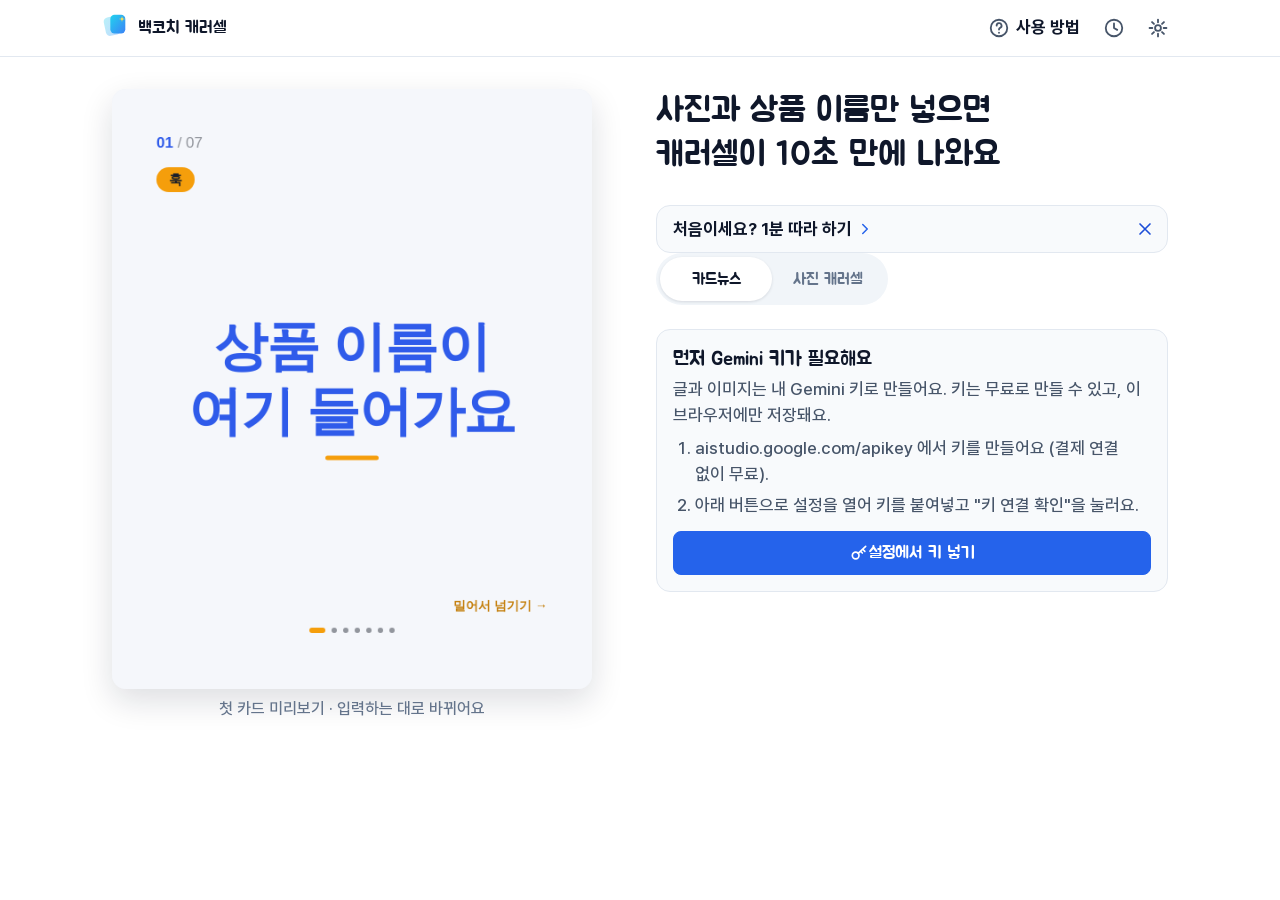
==== commit c18ec10a: "웹 버전 배포 2026-10-28 13:57" ====
--- a/index.html
+++ b/index.html
@@ -8,6 +8,7 @@
   <link rel="icon" type="image/png" href="icons/128.png">
   <link rel="stylesheet" href="sidepanel.css">
   <link rel="stylesheet" href="theme.css">
+  <link rel="stylesheet" href="lib/phone-frame.css">
 </head>
 <body data-phase="loading">
   <header class="topbar" id="topbar">
--- a/theme.css
+++ b/theme.css
@@ -424,3 +424,136 @@
 
 #manual-title { min-height: 44px; }
 textarea.input#manual-title { resize: none; }
+
+/* ─ 아이콘 세그먼트 · 견본 줄 · 색 편집 · 광고 표기 ─ */
+.seg-group { display: flex; flex-direction: column; gap: 6px; margin: 12px 0 0; }
+.seg-label { color: var(--sub); font-size: 16px; font-weight: 500; }
+.seg-track { display: inline-flex; align-self: flex-start; gap: 0; padding: 4px; background: var(--track); border-radius: var(--pill); }
+.seg-btn { min-width: 44px; min-height: 44px; padding: 0 14px; border: 0; border-radius: var(--pill); background: transparent; color: var(--sub); font: inherit; font-weight: 500; display: inline-flex; align-items: center; justify-content: center; cursor: pointer; transition: background .12s, color .12s; }
+.seg-btn .ico { margin: 0; }
+.seg-btn:hover { color: var(--ink); }
+.seg-btn[aria-pressed="true"] { background: #fff; color: var(--ink); box-shadow: var(--shadow-1); font-weight: 700; }
+.design-block { margin-top: 16px; padding-top: 12px; border-top: 1px solid var(--line); }
+.design-block:first-of-type { border-top: 0; }
+.ad-panel { display: flex; flex-direction: column; }
+.ad-looks { display: flex; gap: 8px; overflow-x: auto; padding: 2px 0 4px; }
+.ad-look { flex: 0 0 112px; display: flex; flex-direction: column; gap: 6px; padding: 6px; border: 1px solid var(--line); border-radius: var(--r-input); background: #fff; cursor: pointer; text-align: center; font: inherit; }
+.ad-look[aria-pressed="true"] { border-color: var(--blue); background: var(--blue-soft); }
+.ad-look-name { color: var(--ink); font-size: 16px; font-weight: 500; }
+.ad-look[aria-pressed="true"] .ad-look-name { font-weight: 700; }
+.ad-sample-img { display: flex; align-items: center; justify-content: center; width: 100%; height: 64px; border-radius: 6px; overflow: hidden; background: linear-gradient(160deg, #7dd3fc 0%, #fde68a 55%, #fb923c 100%); }
+.ad-sample-img img, .ad-sample-img canvas { width: 100%; height: 100%; object-fit: cover; display: block; }
+.ad-fb { color: #fff; font-weight: 700; font-size: 16px; padding: 2px 8px; border-radius: 4px; }
+.ad-fb-box { background: rgba(15, 23, 42, .7); }
+.ad-fb-shadow { text-shadow: 0 2px 5px rgba(0, 0, 0, .9); }
+.ad-fb-plain { color: #fff; }
+.ad-fb-outline { border: 1.5px solid #fff; }
+.sample-rail { display: flex; align-items: center; gap: 4px; }
+.sample-rail .style-grid { display: flex; flex: 1 1 auto; min-width: 0; overflow-x: auto; scroll-snap-type: x mandatory; gap: 8px; margin: 0; }
+.sample-rail .style-btn { flex: 0 0 132px; scroll-snap-align: center; }
+.rail-arrow { flex: none; min-width: 44px; padding: 0; border-radius: 50%; }
+.rail-arrow .ico { margin: 0; }
+/* 색 줄 */
+.color-panel { display: flex; flex-direction: column; gap: 12px; }
+.color-row { display: flex; flex-direction: column; gap: 2px; }
+.color-head { display: flex; align-items: center; gap: 10px; }
+.color-now { display: inline-flex; align-items: center; gap: 6px; color: var(--sub); font-size: 16px; }
+.color-warn { color: var(--warn); font-weight: 700; font-size: 16px; }
+.color-rail { display: flex; align-items: center; gap: 2px; overflow-x: auto; padding: 0 0 2px; }
+.swatch-btn { flex: none; width: 44px; height: 44px; padding: 0; border: 0; background: transparent; display: inline-flex; align-items: center; justify-content: center; cursor: pointer; border-radius: 50%; }
+.swatch-dot { width: 28px; height: 28px; border-radius: 50%; border: 1px solid rgba(15, 23, 42, .18); display: inline-block; }
+.swatch-dot.sm { width: 18px; height: 18px; }
+.swatch-btn[aria-pressed="true"] .swatch-dot { box-shadow: 0 0 0 2px #fff, 0 0 0 4px var(--blue); }
+.swatch-custom { flex: none; display: inline-flex; align-items: center; gap: 4px; min-height: 44px; padding: 0 12px; border: 1px solid var(--line); border-radius: 8px; color: var(--body); font-weight: 500; position: relative; cursor: pointer; }
+.swatch-custom .ico { margin: 0; }
+.color-input { position: absolute; inset: 0; width: 100%; height: 100%; opacity: 0; cursor: pointer; }
+.accent-tools { flex: none; display: inline-flex; align-items: center; gap: 6px; margin-right: 8px; }
+.accent-tools .btn { white-space: nowrap; }
+
+/* ───── 귀여운 앱 글씨(2026-10-28 사용자 요청, 비교안 A) ─────
+   제목·버튼·탭·라벨 = 주아(동글동글, 굵기 한 가지라 400 으로 — 가짜 굵게 방지), 본문·입력·설명 = Pretendard UI(가독성). */
+@font-face { font-family: "BC UI Cute"; font-display: swap; src: url("fonts/Jua-ko.woff2") format("woff2"); unicode-range: U+1100-11FF, U+3000-303F, U+3130-318F, U+A960-A97F, U+AC00-D7AF, U+D7B0-D7FF, U+FF00-FFEF; }
+@font-face { font-family: "BC UI Cute"; font-display: swap; src: url("fonts/Jua-latin.woff2") format("woff2"); unicode-range: U+0000-00FF, U+0131, U+0152-0153, U+2000-206F, U+20AC, U+2122, U+2212; }
+:root { --font-cute: "BC UI Cute", "Pretendard UI", "Apple SD Gothic Neo", "Malgun Gothic", sans-serif; }
+h1, h2, h3, .hero-title, .guide-title, .guide-h, .qs-title, .brand-text, .h1-sub,
+.mode-tab, .tabs [role=tab], .btn-primary, .label, .fold > summary, .seg-label,
+.decide-chip, .pill-badge, .band-head, .band-txt, .status-chip, .strip-title,
+#options h1, #options h2, .sheet-head, .guide-step-text strong {
+  font-family: var(--font-cute) !important; font-weight: 400 !important; letter-spacing: 0 !important;
+}
+.mode-tab[aria-selected="true"], .tabs [role=tab][aria-selected="true"] { font-weight: 400 !important; }
+
+/* ───── 사용 방법: 1분 따라 하기 (슬라이드 4장 + 자주 묻는 질문) ───── */
+.guide-band { display: flex; align-items: center; justify-content: space-between; gap: 8px; padding: 0 0 0 16px; min-height: 48px; background: var(--zone); border: 1px solid var(--line); border-radius: var(--r-sheet); }
+.band-link { flex: 1 1 auto; min-height: 44px; display: inline-flex; align-items: center; gap: 4px; padding: 0; border: 0; background: none; color: var(--ink); font: inherit; font-weight: 700; text-align: left; cursor: pointer; }
+.band-link .ico { margin: 0; color: var(--blue); }
+.guide-sheet, .web .guide-sheet { height: 94vh; max-width: 640px; }
+.guide-sheet .sheet-head { padding: 8px 12px 0; align-items: flex-end; }
+.guide-tabs { display: flex; gap: 0; }
+.guide-tab { min-height: 48px; padding: 0 16px; border: 0; border-bottom: 2px solid transparent; background: none; color: var(--sub); font: inherit; font-size: 16px; cursor: pointer; }
+.guide-tab[aria-selected="true"] { color: var(--ink); border-bottom-color: var(--blue); }
+.guide-sheet .sheet-head .btn { margin-bottom: 4px; }
+.guide-body { flex: 1 1 auto; padding: 16px; gap: 0; overflow: auto; }
+.guide-slide { display: flex; flex-direction: column; gap: 16px; min-height: 100%; }
+.guide-slide[hidden], .faq-list[hidden] { display: none; }
+.guide-stage { flex: 1 1 auto; min-height: 300px; display: flex; align-items: center; justify-content: center; background: var(--zone); border-radius: var(--r-sheet); padding: 16px; touch-action: pan-y; user-select: none; overflow: hidden; }
+.guide-side { display: flex; flex-direction: column; gap: 8px; }
+.guide-count { color: var(--sub); font-size: 16px; font-weight: 500; }
+.guide-slide-title { font-size: 28px; line-height: 1.25; margin: 0; }
+.guide-slide-text { margin: 0; color: var(--body); }
+.guide-more { align-self: flex-start; padding: 0; min-height: 44px; }
+.guide-nav { display: flex; align-items: center; justify-content: space-between; gap: 8px; margin-top: 8px; flex-wrap: wrap; }
+.guide-btns { display: flex; gap: 8px; margin-left: auto; }
+.guide-btns .btn[hidden] { display: none; }
+.guide-dots { display: flex; }
+.guide-dot { width: 32px; height: 44px; padding: 0; border: 0; background: none; display: inline-flex; align-items: center; justify-content: center; cursor: pointer; }
+.guide-dot span { width: 8px; height: 8px; border-radius: 50%; background: #CBD5E1; }
+.guide-dot[aria-current="true"] span { background: var(--blue); width: 20px; border-radius: 4px; }
+.guide-canvas { display: block; width: 100%; height: auto; border-radius: 8px; border: 1px solid var(--line); background: #fff; }
+.guide-split { display: flex; flex-wrap: wrap; align-items: center; justify-content: center; gap: 16px; width: 100%; }
+.guide-split.guide-col { flex-direction: column; flex-wrap: nowrap; gap: 12px; }
+.guide-card-host { width: 220px; flex: none; }
+.guide-phone { width: 210px; flex: none; }
+.guide-phone .bcpf { max-width: 210px; }
+.mock-panel { width: 100%; max-width: 300px; display: flex; flex-direction: column; gap: 10px; padding: 16px; background: #fff; border: 1px solid var(--line); border-radius: var(--r-sheet); }
+.mock-row { display: flex; align-items: center; justify-content: space-between; gap: 8px; }
+.mock-end { justify-content: flex-end; }
+.mock-title { color: var(--ink); font-size: 18px; }
+.mock-label { color: var(--ink); font-weight: 700; font-size: 16px; }
+.mock-input { min-height: 44px; display: flex; align-items: center; padding: 0 12px; border: 1px solid #CBD5E1; border-radius: var(--r-input); background: #fff; color: var(--ink); font-size: 16px; }
+.mock-key .mock-dots { letter-spacing: .12em; }
+.mock-btn { pointer-events: none; transition: transform .1s; }
+.mock-btn.is-pressed { transform: scale(.96); background: var(--blue-dark); }
+.caret { width: 2px; height: 20px; background: var(--blue); margin-left: 2px; animation: caret-blink 1s steps(1) infinite; }
+@keyframes caret-blink { 50% { opacity: 0; } }
+.mock-seg { pointer-events: none; }
+.guide-stage .mode-tabs.mock-seg { align-self: center; }
+.mock-seg .mode-tab { min-width: 104px; }
+.mock-chat { width: 100%; max-width: 300px; display: flex; flex-direction: column; gap: 8px; }
+.mock-chat .bubble { align-self: flex-end; }
+.mock-done { margin-right: auto; }
+@media (prefers-reduced-motion: reduce) { .caret { animation: none !important; } }
+
+@media (min-width: 1040px) {
+  .guide-sheet, .web .guide-sheet { width: 980px; max-width: 980px; height: 680px; max-height: 94vh; }
+  .guide-slide { flex-direction: row; align-items: stretch; gap: 36px; }
+  .guide-stage { flex: 1.45 1 0; min-height: 0; padding: 24px; }
+  .guide-side { flex: 1 1 0; justify-content: center; padding: 8px 8px 8px 0; }
+  .guide-slide-title { font-size: 32px; }
+  .guide-card-host { width: 300px; }
+  .guide-phone { width: 210px; }
+  .guide-phone .bcpf { max-width: 210px; }
+  .mock-panel { max-width: 340px; }
+  .guide-stage > .mock-panel { max-width: 420px; padding: 28px; gap: 16px; box-shadow: 0 12px 32px rgba(15, 23, 42, .08); }
+  .guide-stage > .mock-panel .mock-title { font-size: 24px; }
+  .guide-stage > .mock-panel .mock-input { min-height: 56px; font-size: 18px; }
+  .guide-stage > .mock-panel .btn { min-height: 52px; font-size: 18px; padding: 0 22px; }
+  .guide-split.guide-col { gap: 8px; }
+  .guide-split:not(.guide-col) { flex-wrap: nowrap; }
+}
+@media (max-width: 1039px) { .guide-stage { max-height: none; padding: 12px; } .guide-card-host { width: 180px; } .guide-phone { width: 156px; } .guide-phone .bcpf { max-width: 156px; } .guide-split.guide-col { gap: 8px; } }
+.guide-sheet .faq-list { padding: 4px 0 16px; }
+/* 슬라이드 제목·탭·FAQ 질문은 앱 제목 글씨(주아) */
+.guide-slide-title, .guide-tab, .mock-title, .faq > summary { font-family: var(--font-cute, inherit) !important; font-weight: 400 !important; }
+
+.link-btn[hidden], .guide-more[hidden] { display: none; }
--- a/lib/phone-frame.css
+++ b/lib/phone-frame.css
@@ -0,0 +1,38 @@
+/* 폰 프레임 미리보기 (lib/phone-frame.js 가 <link> 로 자동 로드). 사이드 패널 폭 360~420px 기준. */
+.bcpf { box-sizing: border-box; width: 100%; max-width: 420px; margin: 0 auto; background: #fff; color: #1a1f2b; border: 1px solid #dbdbdb; border-radius: 28px; overflow: hidden; outline: none; font: 500 14px/1.45 "BC Pretendard", "Pretendard", "Apple SD Gothic Neo", "Malgun Gothic", sans-serif; user-select: none; -webkit-user-select: none; }
+.bcpf:focus-visible { box-shadow: 0 0 0 3px #2563eb66; }
+.bcpf-head { display: flex; align-items: center; gap: 10px; padding: 10px 14px; }
+.bcpf-avatar { width: 32px; height: 32px; border-radius: 50%; color: #fff; font-weight: 700; font-size: 15px; display: flex; align-items: center; justify-content: center; flex: none; }
+.bcpf-name { flex: 1; min-width: 0; font-weight: 700; font-size: 14px; white-space: nowrap; overflow: hidden; text-overflow: ellipsis; }
+.bcpf-more { font-size: 20px; line-height: 1; color: #555; }
+.bcpf-view { position: relative; overflow: hidden; background: #f0f0f0; touch-action: pan-y; cursor: grab; }
+.bcpf-view:active { cursor: grabbing; }
+.bcpf-track { display: flex; will-change: transform; }
+.bcpf-slide { flex: 0 0 100%; aspect-ratio: 4 / 5; position: relative; background: #f5f5f5; }
+.bcpf-canvas { display: block; width: 100%; height: 100%; pointer-events: none; }
+.bcpf-count { position: absolute; top: 10px; right: 10px; background: rgba(0, 0, 0, .62); color: #fff; font-weight: 700; font-size: 13px; padding: 3px 10px; border-radius: 999px; pointer-events: none; }
+.bcpf-nav { position: absolute; top: 50%; transform: translateY(-50%); width: 44px; height: 44px; border: 0; border-radius: 50%; background: rgba(255, 255, 255, .85); color: #1a1f2b; font-size: 26px; line-height: 1; cursor: pointer; opacity: 0; transition: opacity .15s; box-shadow: 0 1px 6px rgba(0, 0, 0, .25); }
+.bcpf-prev { left: 8px; } .bcpf-next { right: 8px; }
+.bcpf-view:hover .bcpf-nav, .bcpf-nav:focus-visible { opacity: 1; }
+.bcpf-nav:disabled { display: none; }
+.bcpf-guides { display: none; position: absolute; inset: 7.41% 9.26%; border: 2px dashed rgba(220, 38, 38, .75); pointer-events: none; border-radius: 4px; }
+.bcpf-show-guides .bcpf-guides { display: block; }
+.bcpf-bar { display: flex; align-items: center; padding: 8px 14px 4px; position: relative; min-height: 40px; }
+.bcpf-icons { display: flex; gap: 14px; }
+.bcpf-icon { display: inline-flex; color: #1a1f2b; }
+.bcpf-save { margin-left: auto; }
+.bcpf-dots { position: absolute; left: 50%; transform: translateX(-50%); display: flex; gap: 4px; align-items: center; }
+.bcpf-dot { width: 6px; height: 6px; border-radius: 50%; background: #c7c7c7; }
+.bcpf-dot-on { background: #0095f6; }
+.bcpf-cap { padding: 2px 14px 14px; font-size: 14px; display: -webkit-box; -webkit-line-clamp: 2; -webkit-box-orient: vertical; overflow: hidden; }
+.bcpf-cap b { font-weight: 700; margin-right: 2px; }
+.bcpf-live { position: absolute; width: 1px; height: 1px; overflow: hidden; clip: rect(0 0 0 0); }
+/* 미도착 칸 뼈대 */
+.bcpf-skel { position: absolute; inset: 0; padding: 12% 9.26%; display: flex; flex-direction: column; gap: 14px; background: linear-gradient(100deg, #f1f1f1 30%, #fafafa 50%, #f1f1f1 70%); background-size: 300% 100%; animation: bcpf-shimmer 1.4s linear infinite; }
+.bcpf-skel-bar { height: 14px; border-radius: 8px; background: #e2e2e2; }
+.bcpf-tall { height: 40px; margin: 10px 0; }
+.bcpf-w40 { width: 40%; } .bcpf-w60 { width: 60%; } .bcpf-w70 { width: 70%; } .bcpf-w80 { width: 80%; }
+.bcpf-skel-label { margin-top: auto; align-self: center; font-size: 14px; font-weight: 700; color: #777; }
+.bcpf-error { position: absolute; inset: 0; display: flex; align-items: center; justify-content: center; padding: 24px; text-align: center; color: #b91c1c; font-weight: 700; background: #fef2f2; }
+@keyframes bcpf-shimmer { from { background-position: 100% 0; } to { background-position: -100% 0; } }
+@media (prefers-reduced-motion: reduce) { .bcpf-skel { animation: none; } .bcpf-track { transition: none !important; } }
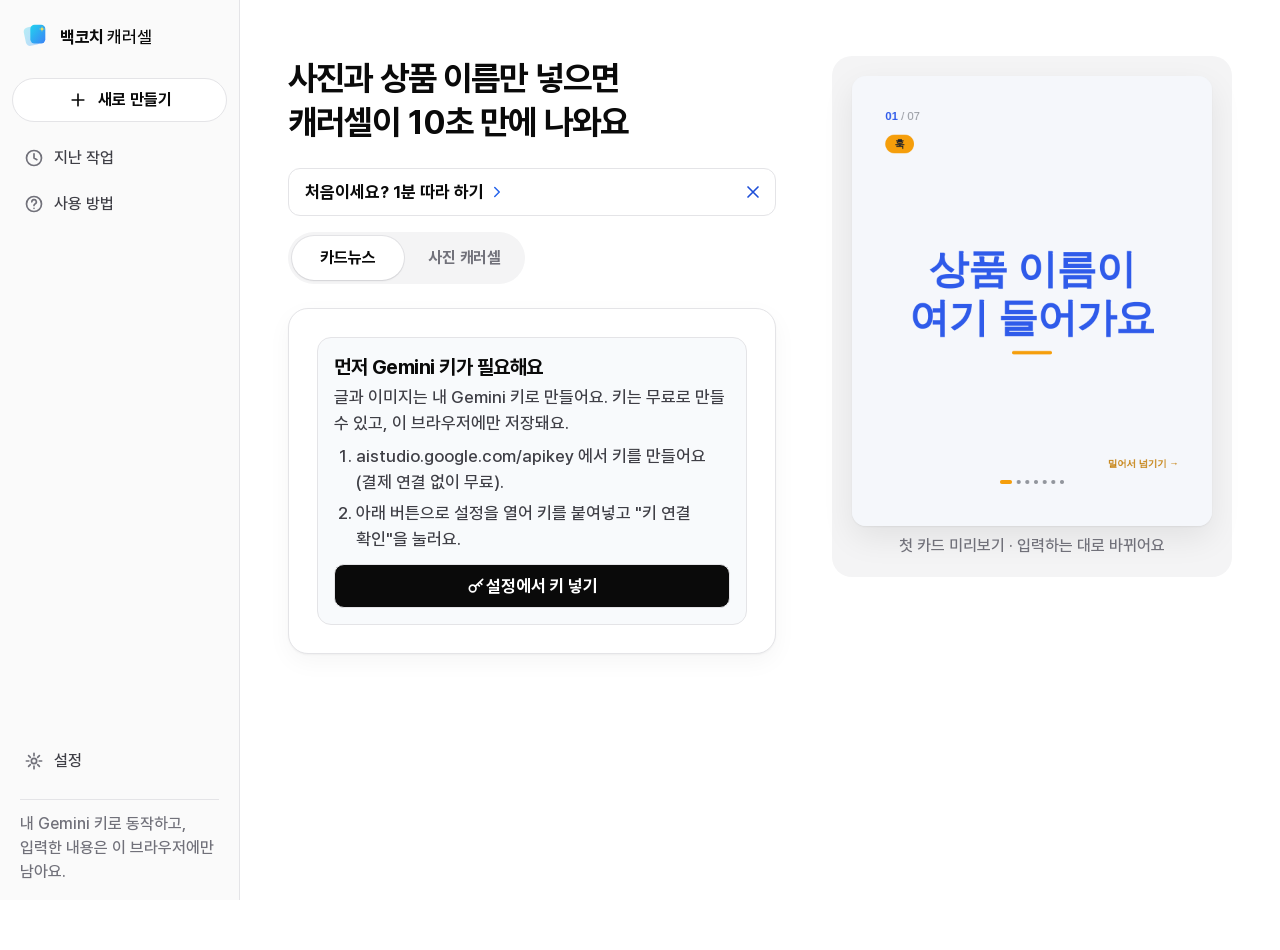
==== commit b6aa0c67: "웹 버전 배포 2026-10-28 17:48" ====
--- a/index.html
+++ b/index.html
@@ -9,16 +9,19 @@
   <link rel="stylesheet" href="sidepanel.css">
   <link rel="stylesheet" href="theme.css">
   <link rel="stylesheet" href="lib/phone-frame.css">
+  <link rel="stylesheet" href="desktop.css">
 </head>
 <body data-phase="loading">
   <header class="topbar" id="topbar">
     <h1 class="brand"><span id="brand-logo"></span><span class="brand-text">백코치 <span class="h1-sub">캐러셀</span></span></h1>
     <button type="button" id="status-chip" class="status-chip" hidden></button>
     <div class="topbar-actions">
+      <button type="button" id="btn-nav-new" class="btn nav-only" aria-label="새로 만들기" data-icon="plus"><span class="nav-label">새로 만들기</span></button>
       <button type="button" id="btn-guide" class="btn help-btn" aria-label="사용 방법" title="사용 방법" data-icon="help"><span class="help-label">사용 방법</span></button>
-      <button type="button" id="btn-history" class="btn icon-btn" aria-label="지난 작업" title="지난 작업" data-icon="clock"></button>
-      <button type="button" id="btn-settings" class="btn icon-btn" aria-label="설정" title="설정" data-icon="gear"></button>
+      <button type="button" id="btn-history" class="btn icon-btn" aria-label="지난 작업" title="지난 작업" data-icon="clock"><span class="nav-label">지난 작업</span></button>
+      <button type="button" id="btn-settings" class="btn icon-btn" aria-label="설정" title="설정" data-icon="gear"><span class="nav-label">설정</span></button>
     </div>
+    <p class="nav-only nav-foot">내 Gemini 키로 동작하고, 입력한 내용은 이 브라우저에만 남아요.</p>
   </header>
 
   <div id="alerts" aria-live="assertive"></div>
--- a/theme.css
+++ b/theme.css
@@ -467,6 +467,8 @@
 .swatch-custom { flex: none; display: inline-flex; align-items: center; gap: 4px; min-height: 44px; padding: 0 12px; border: 1px solid var(--line); border-radius: 8px; color: var(--body); font-weight: 500; position: relative; cursor: pointer; }
 .swatch-custom .ico { margin: 0; }
 .color-input { position: absolute; inset: 0; width: 100%; height: 100%; opacity: 0; cursor: pointer; }
+.ad-color-auto { flex: none; margin-right: 6px; }
+#ad-color { margin-top: 8px; }
 .accent-tools { flex: none; display: inline-flex; align-items: center; gap: 6px; margin-right: 8px; }
 .accent-tools .btn { white-space: nowrap; }
 
@@ -557,3 +559,26 @@
 .guide-slide-title, .guide-tab, .mock-title, .faq > summary { font-family: var(--font-cute, inherit) !important; font-weight: 400 !important; }
 
 .link-btn[hidden], .guide-more[hidden] { display: none; }
+
+/* ── AI로 사진 바꾸기 시트 · 끌어다 놓기 (2026-10-28) ── */
+.photo-actions { flex-wrap: wrap; }
+.photo-actions [data-act="transform"] { flex-basis: 100%; color: var(--blue-dark); }
+.imgtool-sheet .sheet-body { display: flex; flex-direction: column; gap: 12px; }
+.imgtool-compare { display: grid; grid-template-columns: 1fr auto 1fr; align-items: center; gap: 8px; }
+.imgtool-arrow { color: var(--sub); display: inline-flex; }
+.imgtool-fig { margin: 0; display: flex; flex-direction: column; align-items: center; gap: 4px; }
+.imgtool-pic { width: 100%; aspect-ratio: 4 / 5; border-radius: 12px; background: var(--zone); border: 1px solid var(--line); overflow: hidden; display: flex; align-items: center; justify-content: center; }
+.imgtool-pic img { width: 100%; height: 100%; object-fit: contain; background: repeating-conic-gradient(#F1F5F9 0 25%, #fff 0 50%) 0 0 / 16px 16px; }
+.imgtool-empty { color: var(--sub); font-size: 14px; padding: 8px; text-align: center; }
+#imgtool-result .imgtool-pic { border-color: var(--blue); border-style: dashed; }
+#imgtool-result .imgtool-pic:has(img) { border-style: solid; }
+.imgtool-manual { display: flex; flex-direction: column; gap: 8px; padding-top: 8px; }
+.imgtool-steps { margin: 0; padding-left: 20px; display: flex; flex-direction: column; gap: 4px; }
+.imgtool-foot { display: flex; flex-direction: row; gap: 8px; flex-wrap: wrap; position: sticky; bottom: -24px; margin-bottom: -24px; background: #fff; padding: 8px 0 24px; }
+.imgtool-foot .btn { flex: 1 1 40%; gap: 6px; justify-content: center; }
+.imgtool-foot .btn-primary { flex-basis: 100%; }
+@media (min-width: 900px) { .imgtool-sheet { max-width: 620px; } }
+body.drop-over #stage { outline: 3px dashed var(--blue); outline-offset: -6px; border-radius: var(--r-sheet); background: var(--blue-soft); }
+
+/* PC 웹 사이드바 전용(desktop.css 가 보여 준다) */
+.nav-only, .nav-label { display: none; }
--- a/desktop.css
+++ b/desktop.css
@@ -0,0 +1,145 @@
+/* ───── PC 웹 화면 (2026-10-28, 참고: ElevenLabs·Suno 앱) ─────
+   웹 버전(html.web) 1040px 이상에서만 쓴다. 확장 사이드 패널·휴대폰 폭은 건드리지 않는다.
+   구성: 왼쪽 메뉴(240px) │ 작업 영역. 결과 화면은 가운데 회색 캔버스에 카드 미리보기, 오른쪽 480px 편집 칸.
+   색: 흰 바탕·옅은 회색 선·검은 주 버튼, 파랑은 선택·포커스 표시에만. 글씨: Pretendard UI 하나(제목 700, 본문 500).
+   크기 규칙은 그대로: 글자 16px 이상, 누르는 곳 44px 이상. */
+
+@media (min-width: 1040px) {
+  html.web {
+    --d-ink: #0A0A0A; --d-body: #3F3F46; --d-sub: #71717A; --d-line: #E4E4E7;
+    --d-side: #FAFAFA; --d-canvas: #F4F4F5; --d-hover: #EFEFF1; --d-side-w: 240px; --d-insp-w: 480px;
+    --ink: var(--d-ink); --body: var(--d-body); --sub: var(--d-sub); --muted: var(--d-sub); --line: var(--d-line);
+    --font-cute: "Pretendard UI", "Pretendard", "Apple SD Gothic Neo", "Malgun Gothic", sans-serif;
+  }
+  html.web .guide-slide-title, html.web .mock-title { font-weight: 700 !important; letter-spacing: -0.025em !important; }
+  html.web .guide-tab, html.web .faq > summary { font-weight: 600 !important; }
+  html.web body { background: #fff; }
+
+  /* 글씨: 귀여운 제목 글씨(주아) 대신 Pretendard UI */
+  html.web h1, html.web h2, html.web h3, html.web .hero-title, html.web .guide-title, html.web .guide-h, html.web .qs-title,
+  html.web .brand-text, html.web .h1-sub, html.web .mode-tab, html.web .tabs [role=tab], html.web .btn-primary, html.web .label,
+  html.web .fold > summary, html.web .seg-label, html.web .decide-chip, html.web .pill-badge, html.web .band-head, html.web .band-txt,
+  html.web .status-chip, html.web .strip-title, html.web .sheet-head, html.web .guide-step-text strong {
+    font-family: "Pretendard UI", "Pretendard", "Apple SD Gothic Neo", "Malgun Gothic", sans-serif !important; letter-spacing: -0.01em !important;
+  }
+  html.web h1, html.web h2, html.web h3, html.web .hero-title, html.web .brand-text, html.web .sheet-head, html.web .guide-title { font-weight: 700 !important; letter-spacing: -0.025em !important; }
+  html.web .btn-primary, html.web .label, html.web .fold > summary, html.web .mode-tab, html.web .tabs [role=tab][aria-selected="true"], html.web .status-chip, html.web .decide-chip { font-weight: 600 !important; }
+  html.web .tabs [role=tab] { font-weight: 500 !important; }
+
+  /* ── 왼쪽 메뉴 ── */
+  html.web .topbar {
+    position: fixed; inset: 0 auto 0 0; z-index: 30; width: var(--d-side-w); min-height: 0; height: 100vh;
+    display: flex; flex-direction: column; align-items: stretch; gap: 4px; padding: 20px 12px 16px;
+    background: var(--d-side); border: 0; border-right: 1px solid var(--d-line); box-shadow: none;
+  }
+  html.web .topbar .brand { display: flex; align-items: center; gap: 10px; margin: 0 8px 20px; font-size: 17px; }
+  html.web .topbar .brand-text { font-size: 17px; color: var(--d-ink); }
+  html.web .topbar .h1-sub { display: inline; color: var(--d-ink); }
+  html.web .status-chip { justify-content: flex-start; width: 100%; padding: 0 12px; border-radius: 10px; margin-bottom: 8px; background: #fff; border: 1px solid var(--d-line); }
+  html.web .status-chip:hover { background: var(--d-hover); }
+  html.web .topbar-actions { display: flex; flex-direction: column; align-items: stretch; gap: 2px; flex: 1 1 auto; margin: 0; }
+  html.web .topbar-actions .btn {
+    order: 2; display: flex; justify-content: flex-start; gap: 10px; width: 100% !important; min-height: 44px; padding: 0 12px !important;
+    border: 0; border-radius: 10px !important; background: transparent; color: var(--d-body) !important; font-weight: 500; font-size: 16px; text-align: left;
+  }
+  html.web .topbar-actions .btn .ico { margin: 0; color: var(--d-sub); width: 20px; height: 20px; }
+  html.web .topbar-actions .btn:hover:not(:disabled) { background: var(--d-hover); color: var(--d-ink) !important; }
+  html.web .help-label, html.web .nav-label { display: inline !important; }
+  html.web #btn-nav-new { order: 0; display: flex; margin-bottom: 12px; background: var(--d-ink); color: #fff !important; font-weight: 600; justify-content: center; border-radius: 9999px !important; }
+  html.web #btn-nav-new .ico { color: #fff; }
+  html.web #btn-nav-new:hover:not(:disabled) { background: #27272A; color: #fff !important; }
+  html.web #btn-history { order: 1; }
+  html.web #btn-guide { order: 2; }
+  html.web #btn-settings { order: 3; margin-top: auto; }
+  html.web body[data-phase="start"] #btn-nav-new { background: #fff; color: var(--d-ink) !important; border: 1px solid var(--d-line); }
+  html.web body[data-phase="start"] #btn-nav-new .ico { color: var(--d-ink); }
+  html.web body[data-phase="start"] #btn-nav-new:hover:not(:disabled) { background: var(--d-hover); color: var(--d-ink) !important; }
+  html.web .nav-foot { display: block; margin: 12px 8px 0; padding-top: 12px; border-top: 1px solid var(--d-line); font-size: 16px; line-height: 1.5; color: var(--d-sub); }
+
+  /* 메뉴 옆 작업 영역 */
+  html.web #alerts, html.web main#app { margin-left: var(--d-side-w); }
+  html.web main#app { max-width: none; padding: 0; }
+
+  /* ── 주 버튼: 검은 알약 ── */
+  html.web .btn-primary, html.web .btn-big, html.web #btn-export { background: var(--d-ink); border-color: var(--d-ink); color: #fff; }
+  html.web .btn-primary:hover:not(:disabled), html.web .btn-big:hover:not(:disabled), html.web #btn-export:hover:not(:disabled) { background: #27272A; border-color: #27272A; }
+  html.web .btn-big:disabled { background: #D4D4D8; border-color: #D4D4D8; color: #fff; }
+  html.web .btn { border-color: var(--d-line); border-radius: 10px; }
+  html.web .input { border-color: #D4D4D8; border-radius: 10px; }
+  html.web .input:focus { border-color: var(--d-ink); outline: 2px solid rgba(10, 10, 10, .12); outline-offset: 0; }
+  html.web .chip, html.web .tag { border-radius: 9999px; padding-inline: 16px; }
+
+  /* ── 시작 화면: 왼쪽 입력(만드는 칸) · 오른쪽 첫 카드 미리보기 ── */
+  html.web body[data-phase="start"] #app, html.web body[data-phase="loading"] #app {
+    display: grid; grid-template-columns: minmax(0, 640px) minmax(0, 400px); column-gap: 56px; align-items: start; justify-content: center;
+    max-width: none; padding: 56px 48px 80px; grid-template-rows: none;
+  }
+  html.web body[data-phase="start"] #app > * { grid-column: 1; }
+  html.web body[data-phase="start"] #app > #livepreview { grid-column: 2; grid-row: 1 / span 12; position: sticky; top: 40px; align-self: start; padding: 20px; background: var(--d-canvas); border-radius: 20px; }
+  html.web body[data-phase="start"] .preview-frame { max-width: 360px; margin: 0 auto; box-shadow: 0 1px 2px rgba(0,0,0,.06), 0 12px 32px rgba(0,0,0,.08); border-radius: 14px; }
+  html.web body[data-phase="start"] #hero { padding: 0; }
+  html.web body[data-phase="start"] .hero-title { font-size: 34px; line-height: 1.3; color: var(--d-ink); margin: 0; }
+  html.web body[data-phase="start"] #modebar { display: flex; flex-direction: column; gap: 16px; }
+  html.web .guide-band { background: #fff; border-color: var(--d-line); border-radius: 12px; }
+  /* 카드뉴스 | 사진 캐러셀: 작은 알약 스위치 */
+  html.web body[data-phase="start"] .mode-tabs { display: inline-flex; align-self: flex-start; gap: 4px; padding: 4px; background: var(--d-canvas); border-radius: 9999px; }
+  html.web body[data-phase="start"] .mode-tab { min-height: 44px; padding: 0 20px; border: 0; border-radius: 9999px; background: transparent; color: var(--d-sub); box-shadow: none; font-size: 16px; }
+  html.web body[data-phase="start"] .mode-tab[aria-selected="true"] { background: #fff; color: var(--d-ink); box-shadow: 0 1px 2px rgba(0,0,0,.08), 0 0 0 1px var(--d-line); }
+  /* 만드는 칸: 입력·사진·옵션·만들기를 한 판에 */
+  html.web body[data-phase="start"] #stage {
+    display: flex; flex-direction: column; gap: 20px; padding: 28px; background: #fff;
+    border: 1px solid var(--d-line); border-radius: 20px; box-shadow: 0 1px 2px rgba(0,0,0,.04), 0 8px 24px rgba(0,0,0,.04);
+  }
+  html.web body[data-phase="start"] #stage > * { margin: 0; }
+  html.web body[data-phase="start"] #manual-title, html.web body[data-phase="start"] #photo-title { font-size: 18px; min-height: 52px; padding: 12px 14px; }
+  html.web body[data-phase="start"] .make-wrap .btn-big { width: auto; min-width: 200px; align-self: flex-end; }
+  html.web body[data-phase="start"] .make-wrap { display: flex; flex-direction: column; align-items: flex-end; gap: 8px; }
+  html.web body[data-phase="start"] .make-wrap > p { text-align: right; }
+  html.web body[data-phase="start"] details.extra > summary, html.web body[data-phase="start"] .opt-row { color: var(--d-body); }
+  html.web body[data-phase="start"] #stage .extra { border-top: 1px solid var(--d-line); padding-top: 4px; }
+
+  /* ── 결과 화면: 가운데 캔버스(폰 미리보기) │ 오른쪽 편집 칸 ── */
+  html.web body[data-phone] #app {
+    display: grid; grid-template-columns: minmax(0, 1fr) var(--d-insp-w); column-gap: 0; align-items: start; justify-content: stretch;
+    max-width: none; padding: 0; min-height: 100vh;
+    background: linear-gradient(to right, var(--d-canvas) calc(100% - var(--d-insp-w) - 1px), var(--d-line) calc(100% - var(--d-insp-w) - 1px), var(--d-line) calc(100% - var(--d-insp-w)), #fff calc(100% - var(--d-insp-w)));
+  }
+  html.web body[data-phone] #app > * { grid-column: 2; margin-inline: 28px; }
+  html.web body[data-phone] #app > #banner:not([hidden]), html.web body[data-phone] #app > #strip { margin-top: 24px; }
+  html.web body[data-phone] #app > #phone {
+    grid-column: 1; grid-row: 1 / span 20; margin: 0; position: sticky; top: 0; height: 100vh; align-self: start;
+    display: flex; align-items: center; justify-content: center; padding: 32px 40px;
+  }
+  html.web body[data-phone] #phone .bcpf { width: min(440px, 100%, calc((100vh - 64px) * 0.62)); max-width: 440px; border: 0; border-radius: 18px; box-shadow: 0 1px 2px rgba(0,0,0,.06), 0 20px 48px rgba(0,0,0,.10); }
+  html.web body[data-phone] .tabs { top: 0; margin-inline: -28px; padding-inline: 16px; }
+  html.web body[data-phone] #sheet { padding-bottom: 180px; }
+  html.web body[data-phone] [role=tabpanel] { padding-top: 20px; }
+  html.web .decide-chip { border-radius: 12px; }
+  html.web .tabs [role=tab][aria-selected="true"] { border-bottom-color: var(--d-ink); }
+  html.web .tabs [role=tab][aria-selected="true"] .ico { color: var(--d-ink); }
+
+  /* 아래 독(말로 고치기·내보내기): 편집 칸 아래에 붙는다 */
+  html.web .dock {
+    left: auto; right: 0; width: var(--d-insp-w); padding: 12px 28px 16px !important; position: fixed; bottom: 0;
+    background: #fff; border-top: 1px solid var(--d-line); border-left: 1px solid var(--d-line);
+  }
+  html.web body[data-phone] .dock { padding-left: 28px !important; }
+  html.web .chat-form .input { border-radius: 9999px; }
+  html.web #chat-send { background: var(--d-ink); border-color: var(--d-ink); }
+  html.web #btn-export { min-height: 52px; }
+
+  /* 메뉴에 "새로 만들기"가 있으니 편집 칸 위의 같은 버튼은 숨긴다 */
+  html.web #btn-new { display: none; }
+  html.web .guide-band .btn { border: 0; background: transparent; border-radius: 10px; }
+  html.web .guide-band .btn:hover:not(:disabled) { background: var(--d-hover); }
+
+  /* 시트(내보내기·사용 방법·사진 바꾸기): 화면 가운데, 둥근 모서리만 맞춘다 */
+  html.web .sheet { border-radius: 20px; }
+}
+
+/* 1040~1279px: 메뉴·편집 칸을 조금 좁혀 가운데 미리보기 자리를 남긴다 */
+@media (min-width: 1040px) and (max-width: 1279px) {
+  html.web { --d-side-w: 216px; --d-insp-w: 420px; }
+  html.web body[data-phone] #app > #phone { padding: 24px; }
+  html.web body[data-phase="start"] #app { padding-inline: 32px; column-gap: 32px; }
+}
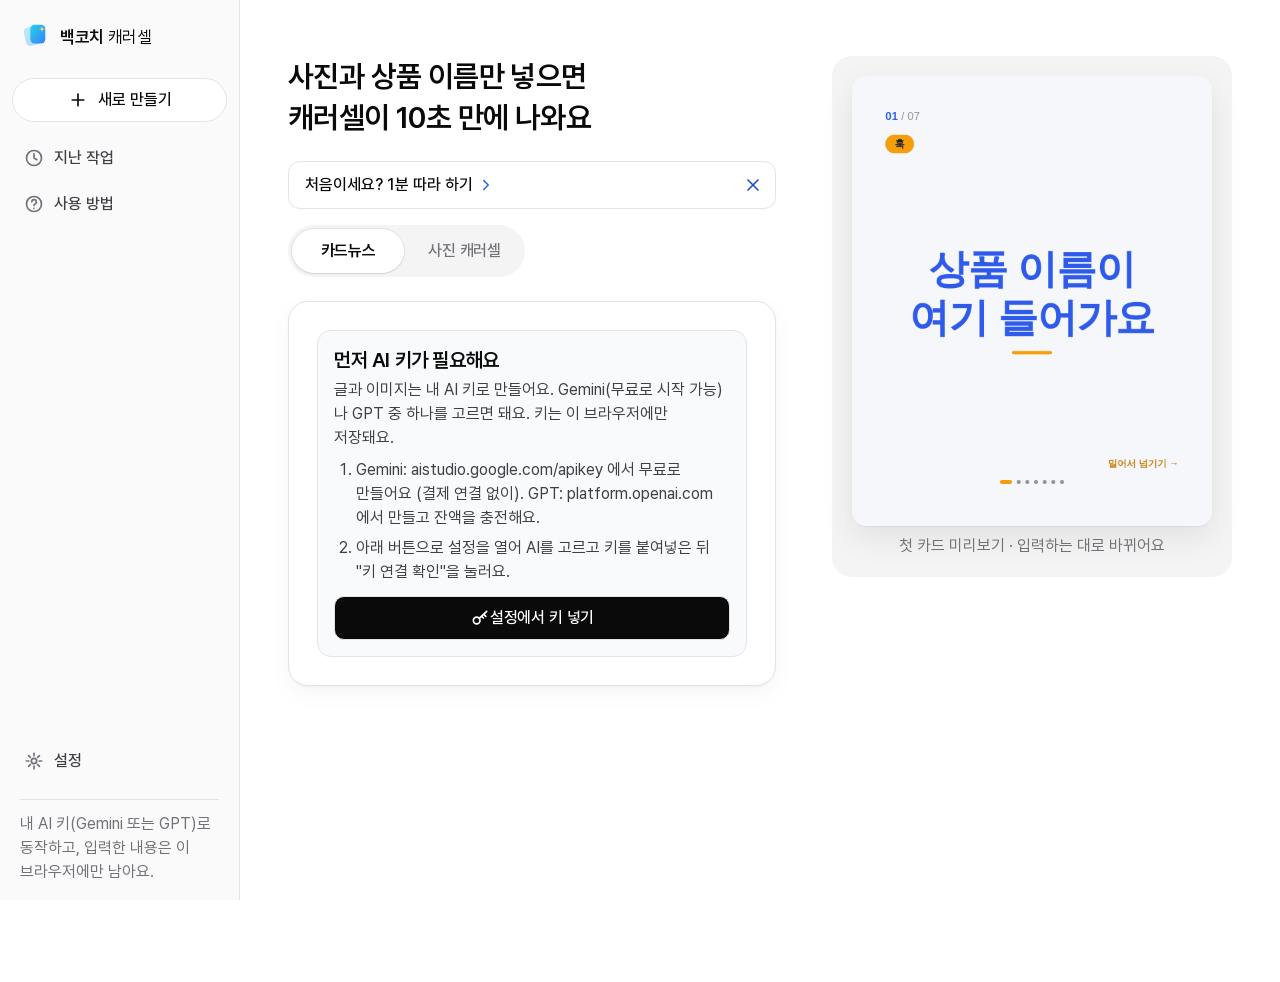
==== commit 28d42db3: "웹 버전 배포 2026-10-28 18:28" ====
--- a/index.html
+++ b/index.html
@@ -4,7 +4,7 @@
   <meta charset="utf-8">
   <meta name="viewport" content="width=device-width, initial-scale=1">
   <title>백코치 캐러셀 메이커</title>
-  <meta name="description" content="쿠팡 상품으로 인스타 캐러셀·캡션·쇼츠 대본을 만들어 주는 도구. 내 Gemini 키로 동작하고, 입력한 내용은 내 브라우저 밖으로 보내지 않아요.">
+  <meta name="description" content="쿠팡 상품으로 인스타 캐러셀·캡션·쇼츠 대본을 만들어 주는 도구. 내 AI 키(Gemini 또는 GPT)로 동작하고, 입력한 내용은 내 브라우저 밖으로 보내지 않아요.">
   <link rel="icon" type="image/png" href="icons/128.png">
   <link rel="stylesheet" href="sidepanel.css">
   <link rel="stylesheet" href="theme.css">
@@ -21,7 +21,7 @@
       <button type="button" id="btn-history" class="btn icon-btn" aria-label="지난 작업" title="지난 작업" data-icon="clock"><span class="nav-label">지난 작업</span></button>
       <button type="button" id="btn-settings" class="btn icon-btn" aria-label="설정" title="설정" data-icon="gear"><span class="nav-label">설정</span></button>
     </div>
-    <p class="nav-only nav-foot">내 Gemini 키로 동작하고, 입력한 내용은 이 브라우저에만 남아요.</p>
+    <p class="nav-only nav-foot">내 AI 키(Gemini 또는 GPT)로 동작하고, 입력한 내용은 이 브라우저에만 남아요.</p>
   </header>
 
   <div id="alerts" aria-live="assertive"></div>
--- a/theme.css
+++ b/theme.css
@@ -582,3 +582,6 @@
 
 /* PC 웹 사이드바 전용(desktop.css 가 보여 준다) */
 .nav-only, .nav-label { display: none; }
+.recreate-row { display: flex; flex-direction: column; gap: 4px; margin-top: 10px; }
+.recreate-row .btn { color: var(--blue-dark); }
+.photo-actions .btn, .recreate-row .btn { gap: 6px; }
--- a/desktop.css
+++ b/desktop.css
@@ -3,6 +3,10 @@
    구성: 왼쪽 메뉴(240px) │ 작업 영역. 결과 화면은 가운데 회색 캔버스에 카드 미리보기, 오른쪽 480px 편집 칸.
    색: 흰 바탕·옅은 회색 선·검은 주 버튼, 파랑은 선택·포커스 표시에만. 글씨: Pretendard UI 하나(제목 700, 본문 500).
    크기 규칙은 그대로: 글자 16px 이상, 누르는 곳 44px 이상. */
+
+/* PC 웹 전용 굵기: 보통(400)·중간(600). 쓰일 때만 받는다(휴대폰·확장은 500/700 만) */
+@font-face { font-family: "Pretendard UI"; font-weight: 400; font-display: swap; src: url("fonts/Pretendard-Regular-ui.woff2") format("woff2"); }
+@font-face { font-family: "Pretendard UI"; font-weight: 600; font-display: swap; src: url("fonts/Pretendard-SemiBold-ui.woff2") format("woff2"); }
 
 @media (min-width: 1040px) {
   html.web {
@@ -11,8 +15,6 @@
     --ink: var(--d-ink); --body: var(--d-body); --sub: var(--d-sub); --muted: var(--d-sub); --line: var(--d-line);
     --font-cute: "Pretendard UI", "Pretendard", "Apple SD Gothic Neo", "Malgun Gothic", sans-serif;
   }
-  html.web .guide-slide-title, html.web .mock-title { font-weight: 700 !important; letter-spacing: -0.025em !important; }
-  html.web .guide-tab, html.web .faq > summary { font-weight: 600 !important; }
   html.web body { background: #fff; }
 
   /* 글씨: 귀여운 제목 글씨(주아) 대신 Pretendard UI */
@@ -22,9 +24,13 @@
   html.web .status-chip, html.web .strip-title, html.web .sheet-head, html.web .guide-step-text strong {
     font-family: "Pretendard UI", "Pretendard", "Apple SD Gothic Neo", "Malgun Gothic", sans-serif !important; letter-spacing: -0.01em !important;
   }
-  html.web h1, html.web h2, html.web h3, html.web .hero-title, html.web .brand-text, html.web .sheet-head, html.web .guide-title { font-weight: 700 !important; letter-spacing: -0.025em !important; }
-  html.web .btn-primary, html.web .label, html.web .fold > summary, html.web .mode-tab, html.web .tabs [role=tab][aria-selected="true"], html.web .status-chip, html.web .decide-chip { font-weight: 600 !important; }
-  html.web .tabs [role=tab] { font-weight: 500 !important; }
+
+  /* 굵기: 본문 400 · 버튼·라벨·탭 500 · 제목 600. 700 은 쓰지 않는다(폰 미리보기 안은 인스타 모양 그대로) */
+  html.web body { font-size: 16px; font-weight: 400; }
+  html.web :is(.btn, .chip, .tag, .label, summary, .fold > summary, .chip-v, .decide-chip, .status-chip, .mode-tab, .tabs [role=tab], .option-k, .option-v, .seg-label, .help-btn, .guide-tab, .faq > summary, th, strong, b, h4, .count, .card-nav-title strong, .font-name, .style-name, .variant-head strong, .band-link):not(.bcpf *) { font-weight: 500 !important; }
+  html.web :is(h1, h2, h3, .hero-title, .brand-text, .sheet-head h2, .guide-title, .guide-slide-title, .mock-title, .tabs [role=tab][aria-selected="true"], .mode-tab[aria-selected="true"]):not(.bcpf *) { font-weight: 600 !important; letter-spacing: -0.02em !important; }
+  html.web .chip-k, html.web .muted, html.web .hint { font-weight: 400; }
+  html.web .label { color: var(--d-body); }
 
   /* ── 왼쪽 메뉴 ── */
   html.web .topbar {
@@ -78,7 +84,7 @@
   html.web body[data-phase="start"] #app > #livepreview { grid-column: 2; grid-row: 1 / span 12; position: sticky; top: 40px; align-self: start; padding: 20px; background: var(--d-canvas); border-radius: 20px; }
   html.web body[data-phase="start"] .preview-frame { max-width: 360px; margin: 0 auto; box-shadow: 0 1px 2px rgba(0,0,0,.06), 0 12px 32px rgba(0,0,0,.08); border-radius: 14px; }
   html.web body[data-phase="start"] #hero { padding: 0; }
-  html.web body[data-phase="start"] .hero-title { font-size: 34px; line-height: 1.3; color: var(--d-ink); margin: 0; }
+  html.web body[data-phase="start"] .hero-title { font-size: 30px; line-height: 1.35; color: var(--d-ink); margin: 0; }
   html.web body[data-phase="start"] #modebar { display: flex; flex-direction: column; gap: 16px; }
   html.web .guide-band { background: #fff; border-color: var(--d-line); border-radius: 12px; }
   /* 카드뉴스 | 사진 캐러셀: 작은 알약 스위치 */
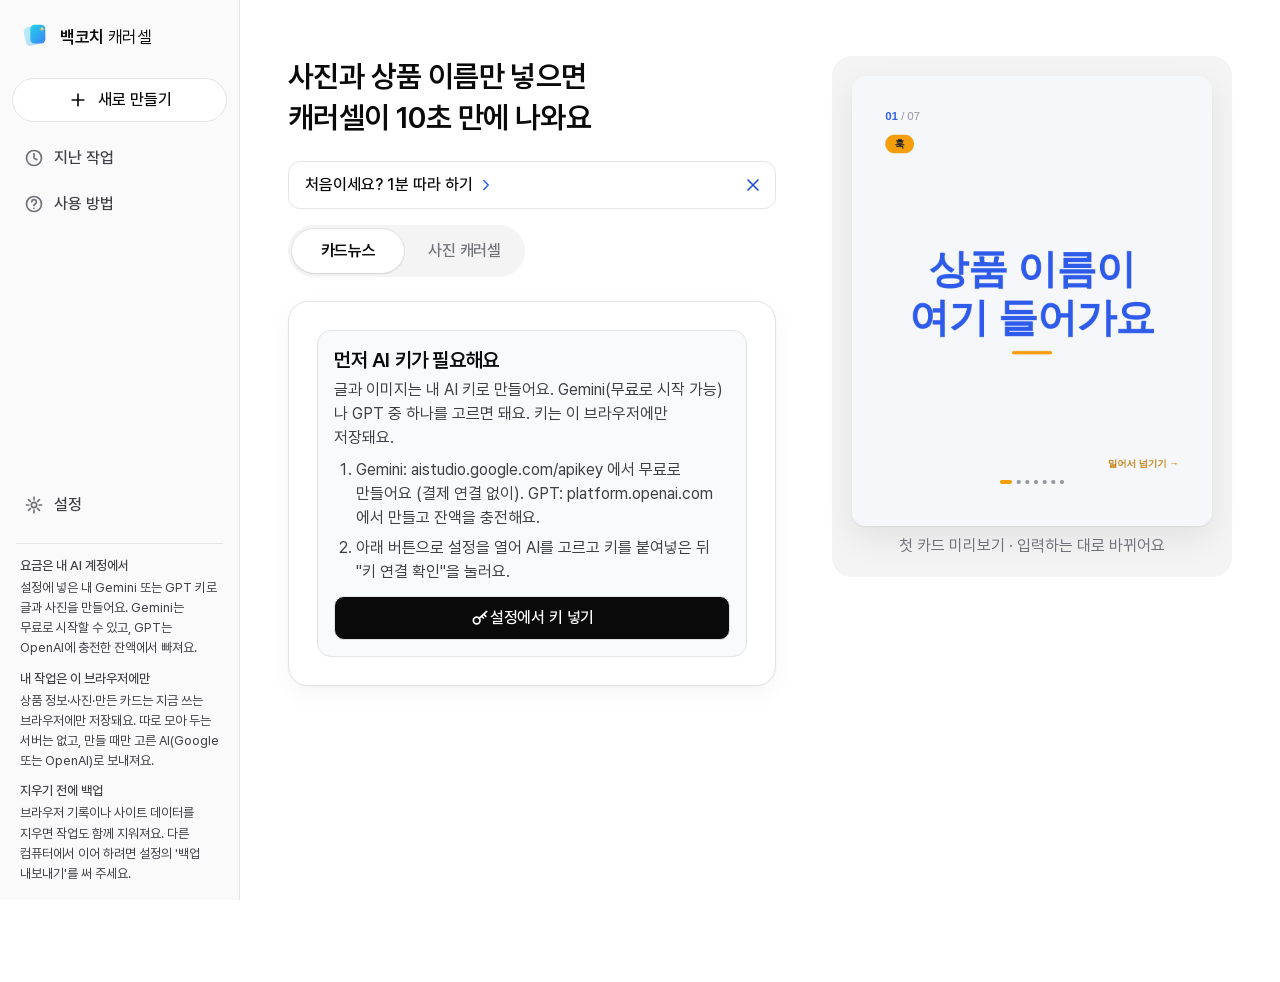
==== commit 1334e184: "웹 버전 배포 2026-10-28 22:23" ====
--- a/index.html
+++ b/index.html
@@ -21,7 +21,11 @@
       <button type="button" id="btn-history" class="btn icon-btn" aria-label="지난 작업" title="지난 작업" data-icon="clock"><span class="nav-label">지난 작업</span></button>
       <button type="button" id="btn-settings" class="btn icon-btn" aria-label="설정" title="설정" data-icon="gear"><span class="nav-label">설정</span></button>
     </div>
-    <p class="nav-only nav-foot">내 AI 키(Gemini 또는 GPT)로 동작하고, 입력한 내용은 이 브라우저에만 남아요.</p>
+    <div class="nav-only nav-foot" role="note" aria-label="알아 두면 좋은 것">
+      <p><strong>요금은 내 AI 계정에서</strong>설정에 넣은 내 Gemini 또는 GPT 키로 글과 사진을 만들어요. Gemini는 무료로 시작할 수 있고, GPT는 OpenAI에 충전한 잔액에서 빠져요.</p>
+      <p><strong>내 작업은 이 브라우저에만</strong>상품 정보·사진·만든 카드는 지금 쓰는 브라우저에만 저장돼요. 따로 모아 두는 서버는 없고, 만들 때만 고른 AI(Google 또는 OpenAI)로 보내져요.</p>
+      <p><strong>지우기 전에 백업</strong>브라우저 기록이나 사이트 데이터를 지우면 작업도 함께 지워져요. 다른 컴퓨터에서 이어 하려면 설정의 '백업 내보내기'를 써 주세요.</p>
+    </div>
   </header>
 
   <div id="alerts" aria-live="assertive"></div>
--- a/theme.css
+++ b/theme.css
@@ -584,4 +584,5 @@
 .nav-only, .nav-label { display: none; }
 .recreate-row { display: flex; flex-direction: column; gap: 4px; margin-top: 10px; }
 .recreate-row .btn { color: var(--blue-dark); }
+.recreate-row .recreate-stop { color: inherit; }
 .photo-actions .btn, .recreate-row .btn { gap: 6px; }
--- a/desktop.css
+++ b/desktop.css
@@ -35,7 +35,7 @@
   /* ── 왼쪽 메뉴 ── */
   html.web .topbar {
     position: fixed; inset: 0 auto 0 0; z-index: 30; width: var(--d-side-w); min-height: 0; height: 100vh;
-    display: flex; flex-direction: column; align-items: stretch; gap: 4px; padding: 20px 12px 16px;
+    display: flex; flex-direction: column; align-items: stretch; gap: 4px; padding: 20px 12px 16px; overflow-y: auto;
     background: var(--d-side); border: 0; border-right: 1px solid var(--d-line); box-shadow: none;
   }
   html.web .topbar .brand { display: flex; align-items: center; gap: 10px; margin: 0 8px 20px; font-size: 17px; }
@@ -60,7 +60,10 @@
   html.web body[data-phase="start"] #btn-nav-new { background: #fff; color: var(--d-ink) !important; border: 1px solid var(--d-line); }
   html.web body[data-phase="start"] #btn-nav-new .ico { color: var(--d-ink); }
   html.web body[data-phase="start"] #btn-nav-new:hover:not(:disabled) { background: var(--d-hover); color: var(--d-ink) !important; }
-  html.web .nav-foot { display: block; margin: 12px 8px 0; padding-top: 12px; border-top: 1px solid var(--d-line); font-size: 16px; line-height: 1.5; color: var(--d-sub); }
+  /* 메뉴 아래 안내: 사용자가 "더 작은 글씨로 쉽고 자세하게"를 원해 13px(이곳만 16px 기준 예외, 2026-10-28) */
+  html.web .nav-foot { display: flex; flex-direction: column; gap: 10px; margin: 12px 4px 0; padding: 12px 4px 0; border-top: 1px solid var(--d-line); font-size: 13px; line-height: 1.55; color: var(--d-sub); word-break: keep-all; }
+  html.web .nav-foot p { margin: 0; }
+  html.web .nav-foot strong { display: block; margin-bottom: 2px; color: var(--d-body); font-size: 13px; }
 
   /* 메뉴 옆 작업 영역 */
   html.web #alerts, html.web main#app { margin-left: var(--d-side-w); }
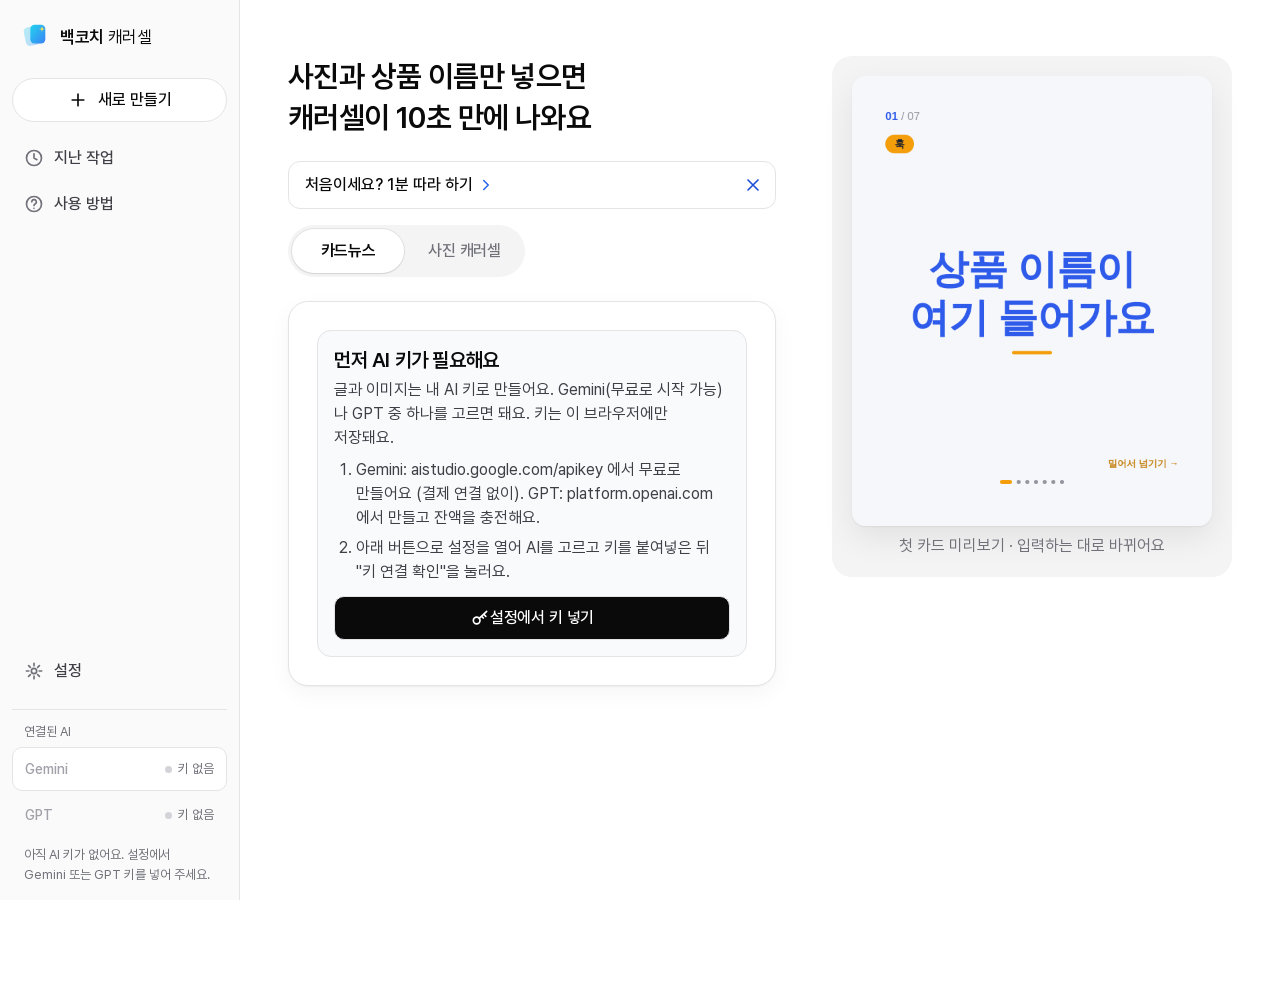
==== commit 46b79fde: "웹 버전 배포 2026-10-28 22:37" ====
--- a/index.html
+++ b/index.html
@@ -21,11 +21,7 @@
       <button type="button" id="btn-history" class="btn icon-btn" aria-label="지난 작업" title="지난 작업" data-icon="clock"><span class="nav-label">지난 작업</span></button>
       <button type="button" id="btn-settings" class="btn icon-btn" aria-label="설정" title="설정" data-icon="gear"><span class="nav-label">설정</span></button>
     </div>
-    <div class="nav-only nav-foot" role="note" aria-label="알아 두면 좋은 것">
-      <p><strong>요금은 내 AI 계정에서</strong>설정에 넣은 내 Gemini 또는 GPT 키로 글과 사진을 만들어요. Gemini는 무료로 시작할 수 있고, GPT는 OpenAI에 충전한 잔액에서 빠져요.</p>
-      <p><strong>내 작업은 이 브라우저에만</strong>상품 정보·사진·만든 카드는 지금 쓰는 브라우저에만 저장돼요. 따로 모아 두는 서버는 없고, 만들 때만 고른 AI(Google 또는 OpenAI)로 보내져요.</p>
-      <p><strong>지우기 전에 백업</strong>브라우저 기록이나 사이트 데이터를 지우면 작업도 함께 지워져요. 다른 컴퓨터에서 이어 하려면 설정의 '백업 내보내기'를 써 주세요.</p>
-    </div>
+    <div class="nav-only nav-foot" id="nav-ai" role="group" aria-label="연결된 AI"></div>
   </header>
 
   <div id="alerts" aria-live="assertive"></div>
--- a/desktop.css
+++ b/desktop.css
@@ -60,10 +60,22 @@
   html.web body[data-phase="start"] #btn-nav-new { background: #fff; color: var(--d-ink) !important; border: 1px solid var(--d-line); }
   html.web body[data-phase="start"] #btn-nav-new .ico { color: var(--d-ink); }
   html.web body[data-phase="start"] #btn-nav-new:hover:not(:disabled) { background: var(--d-hover); color: var(--d-ink) !important; }
-  /* 메뉴 아래 안내: 사용자가 "더 작은 글씨로 쉽고 자세하게"를 원해 13px(이곳만 16px 기준 예외, 2026-10-28) */
-  html.web .nav-foot { display: flex; flex-direction: column; gap: 10px; margin: 12px 4px 0; padding: 12px 4px 0; border-top: 1px solid var(--d-line); font-size: 13px; line-height: 1.55; color: var(--d-sub); word-break: keep-all; }
-  html.web .nav-foot p { margin: 0; }
-  html.web .nav-foot strong { display: block; margin-bottom: 2px; color: var(--d-body); font-size: 13px; }
+  /* 메뉴 아래 "연결된 AI": Gemini·GPT 상태, 키가 있는 쪽을 눌러 고른다. 작은 글씨(13~14px)는 이곳만 16px 기준 예외(2026-10-28 사용자 요청) */
+  html.web .nav-foot { display: flex; flex-direction: column; gap: 4px; margin: 12px 0 0; padding: 12px 0 0; border-top: 1px solid var(--d-line); font-size: 13px; line-height: 1.5; color: var(--d-sub); word-break: keep-all; }
+  html.web .nav-ai-head { margin: 0 12px 2px; font-size: 13px; color: var(--d-sub); }
+  html.web .nav-ai-rows { display: flex; flex-direction: column; gap: 2px; }
+  html.web .nav-ai-row { display: flex; align-items: center; justify-content: space-between; gap: 8px; width: 100%; min-height: 44px; padding: 0 12px; border: 1px solid transparent; border-radius: 10px; background: transparent; font: inherit; font-size: 14px; color: var(--d-body); text-align: left; }
+  html.web button.nav-ai-row { cursor: pointer; }
+  html.web button.nav-ai-row:hover { background: var(--d-hover); }
+  html.web .nav-ai-row[aria-pressed="true"], html.web .nav-ai-row[aria-current="true"] { background: #fff; border-color: var(--d-line); color: var(--d-ink); cursor: default; }
+  html.web .nav-ai-row.is-off { color: #A1A1AA; }
+  html.web .nav-ai-name { font-weight: 500; }
+  html.web .nav-ai-state { display: inline-flex; align-items: center; gap: 6px; font-size: 13px; color: var(--d-sub); white-space: nowrap; }
+  html.web .nav-ai-state::before { content: ''; width: 7px; height: 7px; border-radius: 50%; background: #D4D4D8; }
+  html.web .nav-ai-state.ok::before { background: #16A34A; }
+  html.web .nav-ai-state.wait::before { background: #F59E0B; }
+  html.web .nav-ai-state.bad::before { background: #DC2626; }
+  html.web .nav-ai-note { margin: 4px 12px 0; font-size: 13px; color: var(--d-sub); overflow-wrap: anywhere; }
 
   /* 메뉴 옆 작업 영역 */
   html.web #alerts, html.web main#app { margin-left: var(--d-side-w); }
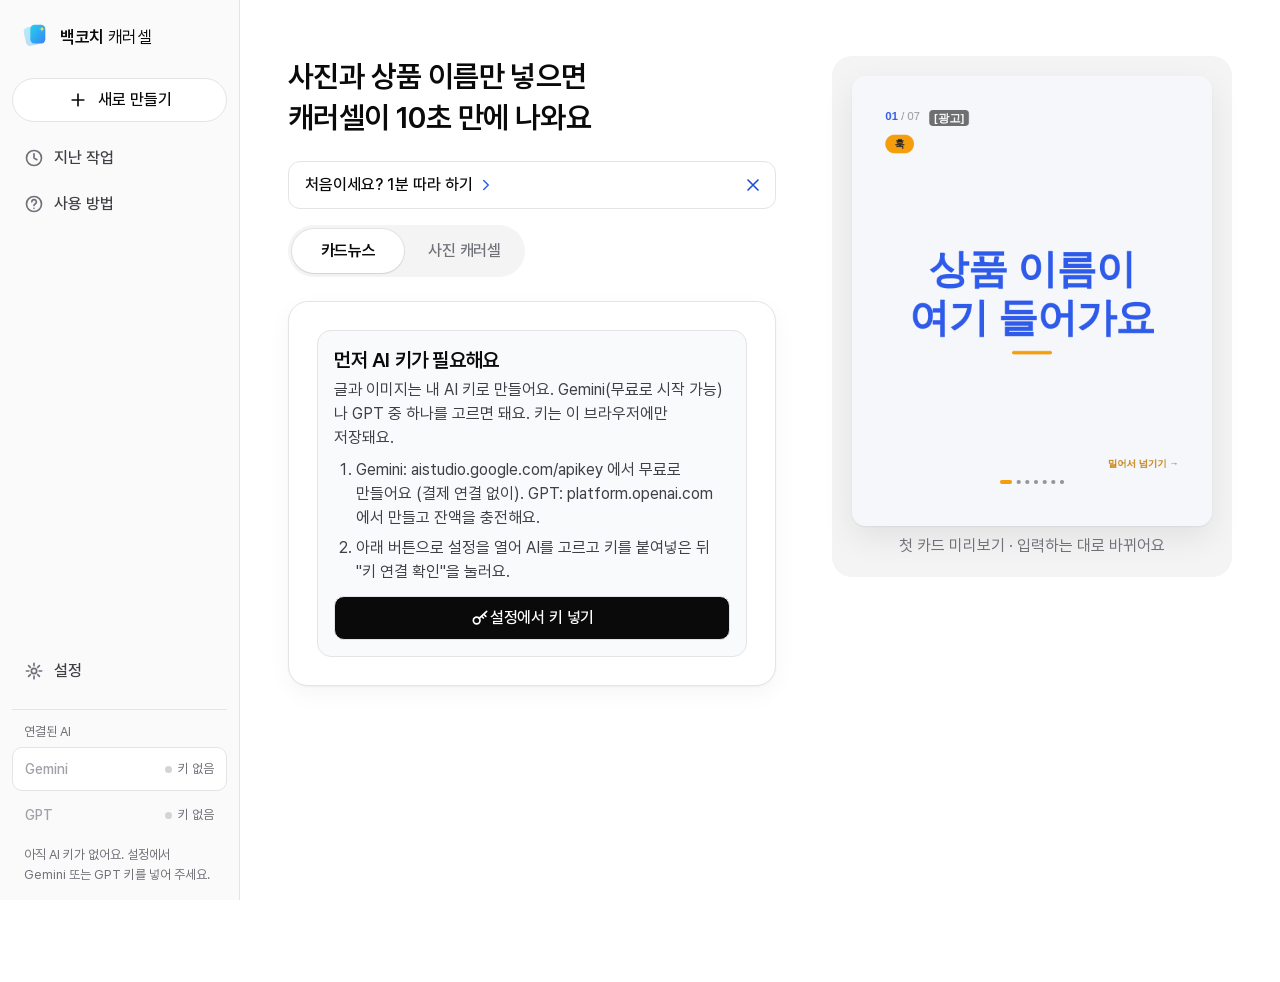
==== commit d8672832: "웹 버전 배포 2026-10-29 15:14" ====
--- a/index.html
+++ b/index.html
@@ -4,7 +4,7 @@
   <meta charset="utf-8">
   <meta name="viewport" content="width=device-width, initial-scale=1">
   <title>백코치 캐러셀 메이커</title>
-  <meta name="description" content="쿠팡 상품으로 인스타 캐러셀·캡션·쇼츠 대본을 만들어 주는 도구. 내 AI 키(Gemini 또는 GPT)로 동작하고, 입력한 내용은 내 브라우저 밖으로 보내지 않아요.">
+  <meta name="description" content="상품 사진으로 인스타 캐러셀과 캡션을 만들어 주는 도구. 내 AI 키(Gemini 또는 GPT)로 동작하고, 입력한 내용은 내 브라우저 밖으로 보내지 않아요.">
   <link rel="icon" type="image/png" href="icons/128.png">
   <link rel="stylesheet" href="sidepanel.css">
   <link rel="stylesheet" href="theme.css">
@@ -39,8 +39,8 @@
     <section id="sheet" hidden aria-label="편집 도구">
       <div class="tabs" role="tablist" aria-label="편집 도구">
         <button type="button" role="tab" id="tabbtn-edit" aria-controls="tab-edit" aria-selected="true" data-tab="edit" data-icon="pen">카드 편집</button>
-        <button type="button" role="tab" id="tabbtn-review" aria-controls="tab-review" aria-selected="false" data-tab="review" data-icon="search">근거·검수</button>
-        <button type="button" role="tab" id="tabbtn-caption" aria-controls="tab-caption" aria-selected="false" data-tab="caption" data-icon="bubble">캡션·쇼츠</button>
+        <button type="button" role="tab" id="tabbtn-review" aria-controls="tab-review" aria-selected="false" data-tab="review" data-icon="search">검수</button>
+        <button type="button" role="tab" id="tabbtn-caption" aria-controls="tab-caption" aria-selected="false" data-tab="caption" data-icon="bubble">캡션</button>
       </div>
       <div id="tab-edit" role="tabpanel" aria-labelledby="tabbtn-edit"></div>
       <div id="tab-review" role="tabpanel" aria-labelledby="tabbtn-review" hidden></div>
@@ -50,6 +50,7 @@
 
   <footer id="dock" class="dock" hidden>
     <div id="chat-log" class="chat-log" hidden aria-live="polite"></div>
+    <div id="chat-hints" class="chat-hints" role="group" aria-label="이렇게 말해 보세요" hidden></div>
     <form id="chat-form" class="chat-form" autocomplete="off">
       <input id="chat-input" class="input" type="text" placeholder="말로 고쳐요. 예: 3번 짧게, 베이지로" aria-label="말로 수정하기">
       <button type="button" id="chat-mic" class="btn btn-mic" aria-label="말로 입력(마이크)" aria-pressed="false" data-icon="mic" hidden><span class="lbl mic-lbl" hidden>듣는 중</span></button>
--- a/theme.css
+++ b/theme.css
@@ -228,12 +228,23 @@
 .input::placeholder { color: #94A3B8; }
 .thumb, .thumb-btn { border-radius: var(--r-input); background: var(--track); }
 .thumb-btn[aria-pressed="true"] { border-color: var(--blue); }
+/* AI 로 바꾼 사진·원본 표시(글자는 CSS 로만 — 작은 배지) */
+.thumb-btn, .photo-thumb { position: relative; }
+.thumb-btn[data-kind]::after, .photo-thumb[data-kind="ai"]::after { position: absolute; left: 4px; bottom: 4px; padding: 0 6px; border-radius: 6px; background: rgba(15, 23, 42, .72); color: #fff; font-size: 12px; line-height: 18px; font-weight: 600; pointer-events: none; }
+.thumb-btn[data-kind="ai"]::after, .photo-thumb[data-kind="ai"]::after { content: "AI"; }
+.thumb-btn[data-kind="original"]::after { content: "원본"; }
 .thumb-empty { color: var(--sub); }
 .chip, .tag { min-height: 44px; border: 1px solid var(--line); border-radius: 8px; background: #fff; color: var(--body); font-weight: 500; box-shadow: none; transition: background .12s; }
 .chip:hover { background: var(--zone); }
 .chip:active { transform: none; box-shadow: none; }
 .chip[aria-pressed="true"] { background: var(--blue-soft); border-color: var(--blue); color: var(--blue-dark); font-weight: 700; box-shadow: none; }
-.chip.word[aria-pressed="true"] { background: #FEF08A; border-color: #FACC15; color: var(--ink); }
+.chip.word[aria-pressed="true"] { background: color-mix(in srgb, var(--hl, #FFE14D) 38%, #fff); border-color: var(--hl, #FACC15); color: var(--ink); }
+/* 강조 색 견본: 점 + 이름 알약 */
+.hl-swatches { display: flex; flex-wrap: wrap; gap: 6px; }
+.hl-swatch { display: inline-flex; align-items: center; gap: 6px; min-height: 44px; padding: 0 12px 0 10px; border: 1px solid var(--line); border-radius: 9999px; background: #fff; color: var(--body); cursor: pointer; }
+.hl-swatch:hover { background: var(--zone); }
+.hl-swatch[aria-pressed="true"] { border-color: var(--ink); box-shadow: inset 0 0 0 1px var(--ink); color: var(--ink); }
+.hl-dot { width: 16px; height: 16px; border-radius: 50%; background: var(--c); box-shadow: inset 0 0 0 1px rgba(0, 0, 0, .12); }
 .option, .style-btn, .result-btn, .cover-btn { border: 1px solid var(--line); border-radius: var(--r-input); background: #fff; box-shadow: none; }
 .option[aria-pressed="true"], .style-btn[aria-pressed="true"] { border-color: var(--blue); background: var(--blue-soft); }
 .picker { background: var(--zone); border: 1px solid var(--line); border-radius: var(--r-input); }
@@ -586,3 +597,62 @@
 .recreate-row .btn { color: var(--blue-dark); }
 .recreate-row .recreate-stop { color: inherit; }
 .photo-actions .btn, .recreate-row .btn { gap: 6px; }
+
+/* 말로 고치기 예시: 기본(확장·휴대폰 폭)은 숨기고 PC 화면에서만 작은 알약으로 보인다(desktop.css) */
+.chat-hints { display: none; }
+
+/* 사진 캐러셀 결정 띠: [사진 캐러셀 · 3장] 작은 한 줄 + 스타일 칩 */
+.decide-row.decide-photo { display: flex; align-items: center; justify-content: space-between; gap: 12px; }
+.decide-meta { margin: 0; display: inline-flex; align-items: center; gap: 6px; color: var(--sub); }
+.decide-photo .decide-chip { flex: 0 1 auto; min-width: 140px; }
+
+/* 사진 보고 이름 찾기: 이름 칸 바로 아래 작은 버튼 + 결과 한 줄 */
+.identify-row { display: flex; flex-wrap: wrap; align-items: center; gap: 4px 12px; margin-top: -4px; }
+.identify-row .btn { display: inline-flex; align-items: center; gap: 6px; width: auto; padding: 0 14px; border: 1px solid var(--line); border-radius: 9999px; background: #fff; color: var(--body); text-decoration: none; }
+.identify-row .btn:hover:not(:disabled) { background: var(--zone); }
+.identify-row .btn .ico { color: var(--blue); }
+.identify-note { margin: 0; flex: 1 1 200px; }
+.identify-note:empty { display: none; }
+.identify-busy { margin: 0; display: inline-flex; align-items: center; gap: 8px; color: var(--sub); font-size: 16px; min-height: 44px; }
+.identify-dot { width: 8px; height: 8px; border-radius: 50%; background: var(--blue); animation: identify-pulse 1s ease-in-out infinite; }
+@keyframes identify-pulse { 50% { opacity: .25; } }
+@media (prefers-reduced-motion: reduce) { .identify-dot { animation: none; } }
+/* 이게 맞나요? — 확인해야 만들기가 켜진다 */
+.identify-ask { flex: 1 1 100%; display: grid; gap: 4px; padding: 14px 16px; border: 1.5px solid var(--blue); border-radius: 14px; background: color-mix(in srgb, var(--blue) 5%, #fff); }
+.identify-ask.identify-unknown { border-color: var(--line); background: var(--zone); }
+.identify-ask p { margin: 0; }
+.identify-q { color: var(--sub); font-size: 16px; }
+.identify-name { font-size: 20px; font-weight: 600; color: var(--ink); letter-spacing: -0.01em; line-height: 1.3; }
+.identify-brand { display: flex; flex-wrap: wrap; align-items: center; gap: 4px 8px; margin-top: 4px !important; font-size: 16px; color: var(--ink); }
+.identify-brand > p { margin: 0; display: flex; flex-wrap: wrap; align-items: center; gap: 4px 8px; }
+.identify-brand.none { color: var(--sub); }
+.identify-brand-k { display: inline-flex; align-items: center; height: 28px; padding: 0 10px; border-radius: 9999px; background: #fff; border: 1px solid var(--line); color: var(--sub); font-size: 16px; }
+.identify-brand[data-from="logo"] .identify-brand-k { border-color: var(--blue); color: var(--blue); }
+.identify-brand .muted { font-size: 16px; }
+.identify-brand .btn-chip { min-height: 44px; padding: 0 14px; border-radius: 9999px; }
+.identify-acts { display: flex; flex-wrap: wrap; gap: 8px; margin-top: 8px; }
+.identify-row .identify-acts .btn-primary { background: var(--blue); border-color: var(--blue); color: #fff; }
+.identify-row .identify-acts .btn-primary .ico { color: #fff; }
+.identify-row .identify-acts .btn-primary:hover:not(:disabled) { background: var(--blue-dark); }
+.make-gate { margin: 0; color: var(--sub); }
+/* 검수 탭 · 카드별 검수: 카드 글 줄 */
+.card-check { display: grid; gap: 8px; }
+.card-lines { margin: 0; padding: 10px 12px; list-style: none; border-radius: 10px; background: var(--zone); color: var(--ink); }
+.card-lines li + li { margin-top: 2px; }
+
+/* 댓글 유도(제품 정보 숨기기) 스위치: 이름 칸 아래 */
+.tease-row { display: grid; gap: 4px; padding: 12px 14px; border: 1px solid var(--line); border-radius: 14px; background: var(--zone); }
+.tease-row[data-on="true"] { border-color: color-mix(in srgb, var(--blue) 35%, var(--line)); background: color-mix(in srgb, var(--blue) 4%, #fff); }
+.tease-head { display: flex; align-items: center; gap: 12px; }
+.tease-switch { flex: 0 0 auto; width: 56px; height: 44px; min-height: 44px; padding: 0; border: none; border-radius: 9999px; background: none; position: relative; cursor: pointer; }
+.tease-switch::before { content: ""; position: absolute; left: 4px; top: 8px; width: 48px; height: 28px; border-radius: 9999px; background: #CBD5E1; transition: background .15s; }
+.tease-switch[aria-checked="true"]::before { background: var(--blue); }
+.tease-knob { position: absolute; top: 11px; left: 7px; width: 22px; height: 22px; border-radius: 50%; background: #fff; box-shadow: 0 1px 2px rgba(15, 23, 42, .25); transition: transform .15s; }
+.tease-switch[aria-checked="true"] .tease-knob { transform: translateX(20px); }
+.tease-switch:focus-visible::before { outline: 2px solid var(--blue); outline-offset: 2px; }
+.tease-text { display: flex; flex-wrap: wrap; align-items: baseline; gap: 2px 8px; min-height: 44px; align-content: center; }
+.tease-label { font-size: 16px; font-weight: 600; color: var(--ink); cursor: pointer; }
+.tease-sub { font-size: 16px; color: var(--sub); }
+.tease-detail, .tease-flow { margin: 0; }
+.tease-row[data-on="true"] .tease-detail { color: var(--body); }
+@media (prefers-reduced-motion: reduce) { .tease-switch, .tease-knob { transition: none; } }
--- a/desktop.css
+++ b/desktop.css
@@ -139,6 +139,34 @@
   html.web .tabs [role=tab][aria-selected="true"] { border-bottom-color: var(--d-ink); }
   html.web .tabs [role=tab][aria-selected="true"] .ico { color: var(--d-ink); }
 
+  /* ── 오른쪽 편집 칸 글씨 위계 (2026-10-28 사용자 요청: 중요한 건 크게, 없어도 되는 건 작게) ──
+     접기 줄 제목 16/600 · 탭 15 · 값·버튼 14~15/500 · 라벨 14/500 · 도움말·글자 수·안내 13/400 · 칩 머리말 12.
+     입력칸 글씨는 16 그대로(타자 편하게). 마우스로 쓰는 PC 화면이라 버튼은 36px(대화 예시는 30px)까지 낮춘다. */
+  html.web body[data-phone] #app :is(.muted.small, .small.muted, .hint, .count, .notices li, #line-limit, .warn-line.small, .card-nav-title .small) { font-size: 13px; line-height: 1.5; }
+  html.web body[data-phone] #app .label { font-size: 14px; color: var(--d-body); }
+  html.web body[data-phone] #app .fold > summary { font-size: 16px; min-height: 48px; }
+  html.web body[data-phone] #app :is(.chip, .hl-swatch, .btn:not(.btn-big):not(.btn-primary), .option) { font-size: 14px; min-height: 36px; }
+  html.web body[data-phone] #app .chip { padding-inline: 14px; }
+  html.web body[data-phone] .tabs [role=tab] { font-size: 15px; }
+  /* 이름 확인 카드: 브랜드 줄의 머리말·근거는 작게, 브랜드 이름만 또렷하게 */
+  html.web #identify-row :is(.identify-q, .identify-brand .muted) { font-size: 14px; }
+  html.web #identify-row .identify-brand-k { font-size: 13px; height: 24px; }
+  html.web #identify-row .identify-brand .btn-chip { min-height: 32px; font-size: 14px; }
+  html.web .tease-row .tease-sub { font-size: 14px; }
+  html.web .tease-row .tease-text { min-height: 0; }
+  html.web body[data-phone] .card-nav-title strong { font-size: 15px; }
+  html.web .decide-chip { min-height: 52px; padding: 6px 12px; }
+  html.web .decide-chip .chip-k { font-size: 12px; }
+  html.web .decide-chip .chip-v { font-size: 15px; font-weight: 500 !important; }
+  html.web .decide-meta { font-size: 13px; }
+  html.web .decide-photo .decide-chip { flex-direction: row; align-items: center; gap: 8px; min-height: 40px; min-width: 0; padding: 0 14px; border-top-width: 1px; }
+  html.web .decide-photo .decide-chip .chip-k { color: var(--d-sub); }
+
+  /* 말로 고치기 예시: 입력칸 위 작은 알약(누르면 그대로 보낸다) */
+  html.web .chat-hints:not([hidden]) { display: flex; flex-wrap: wrap; gap: 6px; margin-bottom: 8px; }
+  html.web .chat-hint { min-height: 30px; padding: 0 12px; border: 1px solid var(--d-line); border-radius: 9999px; background: #fff; color: var(--d-body); font: inherit; font-size: 13px; cursor: pointer; }
+  html.web .chat-hint:hover:not(:disabled) { background: var(--d-hover); color: var(--d-ink); }
+
   /* 아래 독(말로 고치기·내보내기): 편집 칸 아래에 붙는다 */
   html.web .dock {
     left: auto; right: 0; width: var(--d-insp-w); padding: 12px 28px 16px !important; position: fixed; bottom: 0;
